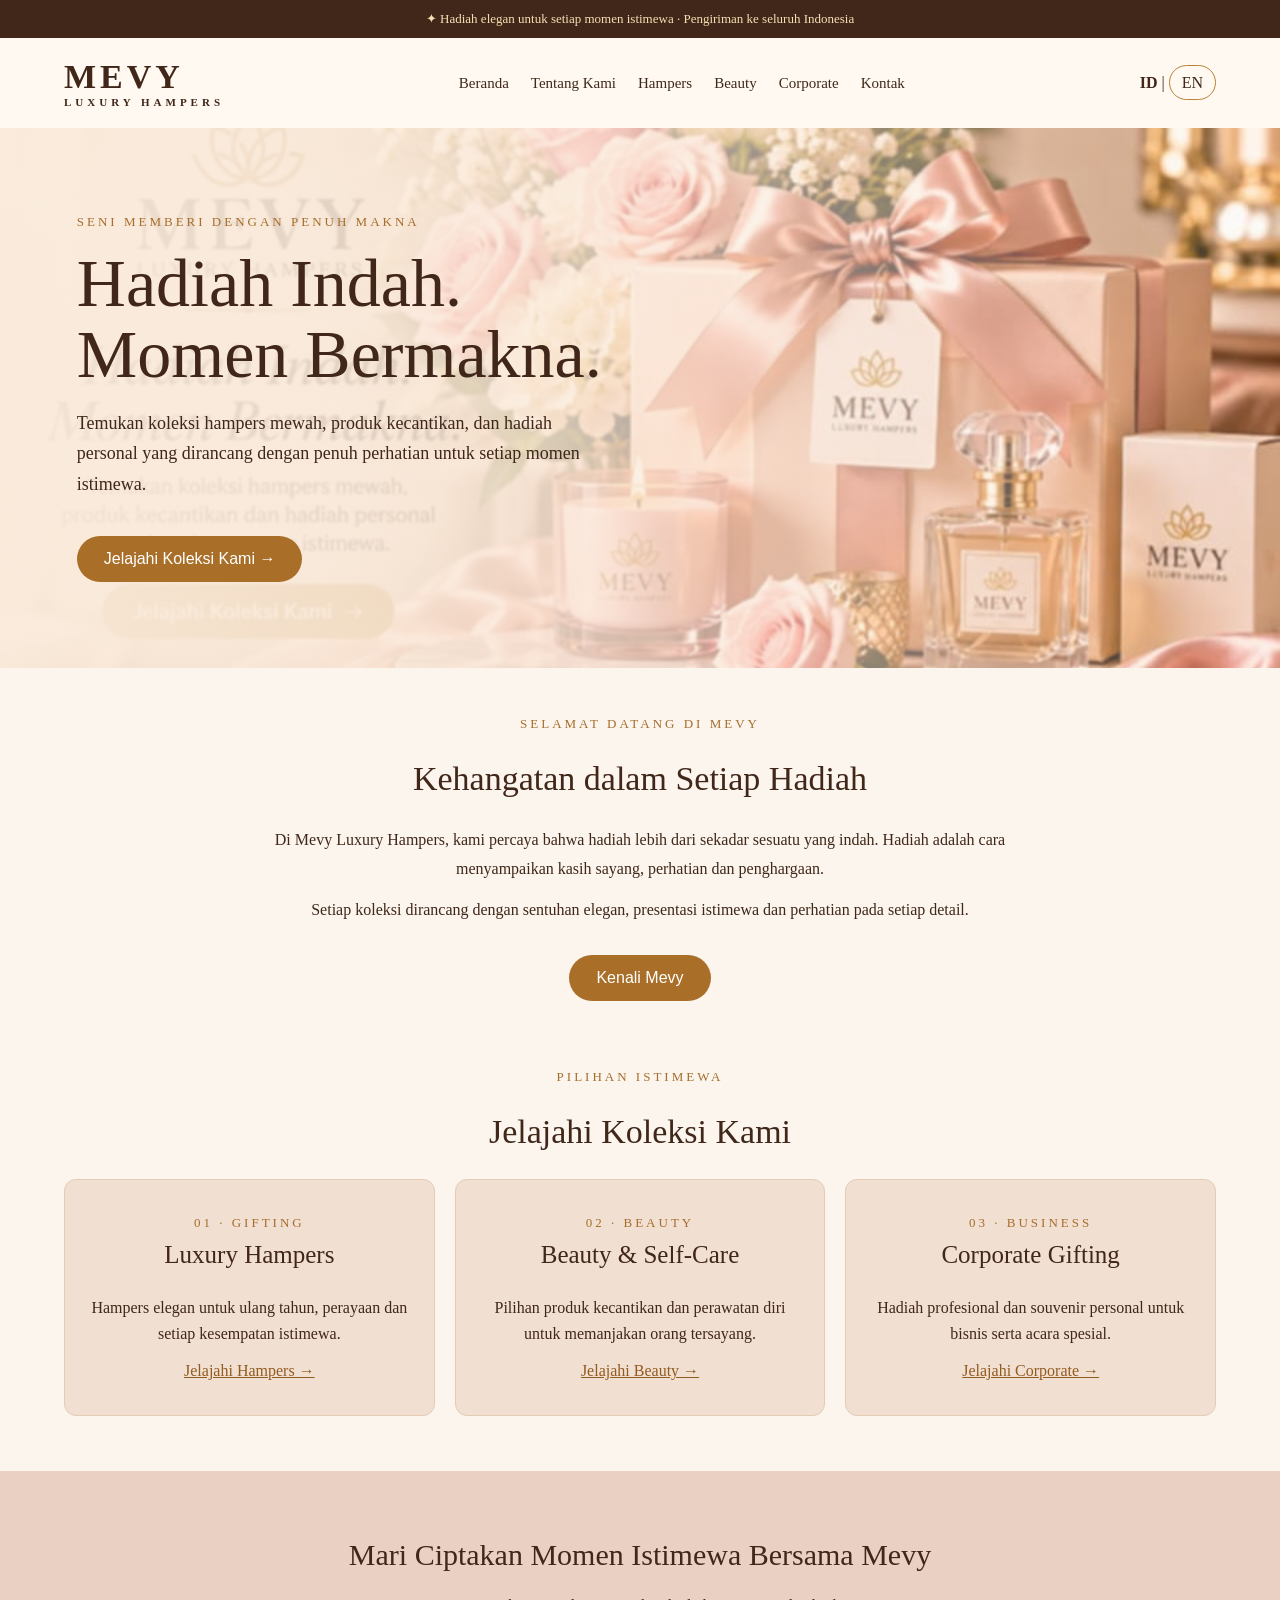
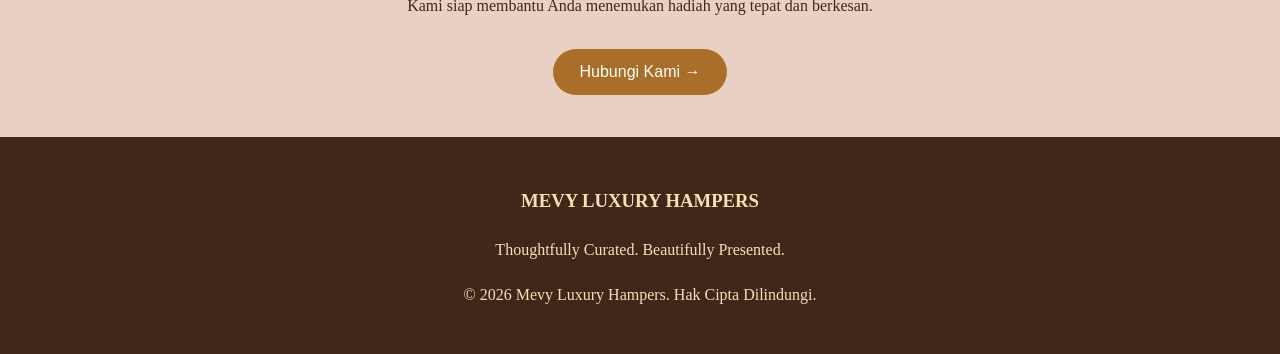
==== index.html @ 20f2eb55 "Replace homepage with clean single version" ====
<!DOCTYPE html>
<html lang="id">
<head>
<meta charset="UTF-8">
<meta name="viewport" content="width=device-width, initial-scale=1.0">
<title>Mevy Luxury Hampers | Hadiah Indah, Momen Bermakna</title>
<meta name="description" content="Temukan hampers mewah, hadiah kecantikan dan koleksi hadiah personal dari Mevy Luxury Hampers.">

<style>
* { box-sizing: border-box; }

body {
  margin: 0;
  background: #fbf5ed;
  color: #402719;
  font-family: Georgia, serif;
}

a { color: inherit; text-decoration: none; }

.announcement {
  background: #402719;
  color: #f7dfb4;
  text-align: center;
  padding: 11px;
  font-size: 13px;
}

.main-nav {
  display: flex;
  align-items: center;
  justify-content: space-between;
  flex-wrap: wrap;
  gap: 18px;
  padding: 20px 5%;
  background: #fff9f1;
}

.brand {
  font-size: 34px;
  letter-spacing: 4px;
  font-weight: bold;
}

.brand small {
  display: block;
  font-size: 11px;
  letter-spacing: 4px;
  text-align: center;
}

.nav-links {
  display: flex;
  flex-wrap: wrap;
  gap: 22px;
  font-size: 15px;
}

.language a {
  padding: 8px 12px;
  border: 1px solid #b98239;
  border-radius: 20px;
}

.hero {
  position: relative;
  min-height: 540px;
  display: flex;
  align-items: center;
  padding: 65px 6%;
  overflow: hidden;
  background: #ead8c5;
}

.hero-image {
  position: absolute;
  inset: 0;
  width: 100%;
  height: 100%;
  object-fit: cover;
  object-position: center;
}

.hero::after {
  content: "";
  position: absolute;
  inset: 0;
  background: linear-gradient(
    90deg,
    rgba(250,235,220,.97) 0%,
    rgba(250,235,220,.82) 43%,
    rgba(250,235,220,.12) 100%
  );
}

.hero-content {
  position: relative;
  z-index: 1;
  max-width: 540px;
}

.eyebrow {
  color: #a66d2c;
  letter-spacing: 3px;
  font-size: 13px;
  text-transform: uppercase;
}

.hero h1 {
  font-size: clamp(42px, 6vw, 68px);
  line-height: 1.04;
  margin: 18px 0;
  font-weight: normal;
}

.hero p {
  font-size: 18px;
  line-height: 1.7;
}

.button {
  display: inline-block;
  margin-top: 18px;
  padding: 14px 27px;
  background: #a96f28;
  color: white;
  border-radius: 30px;
  font-family: Arial, sans-serif;
}

.welcome {
  text-align: center;
  padding: 48px 8%;
}

.welcome h2, .collections h2 {
  font-size: 34px;
  font-weight: normal;
}

.welcome p {
  max-width: 760px;
  margin: 12px auto;
  line-height: 1.8;
}

.collections {
  padding: 20px 5% 55px;
  text-align: center;
}

.collection-grid {
  display: grid;
  grid-template-columns: repeat(3, 1fr);
  gap: 20px;
  margin-top: 28px;
}

.collection-card {
  background: #f1dfd1;
  border: 1px solid #e3cbb6;
  border-radius: 12px;
  padding: 35px 22px;
  min-height: 180px;
  display: flex;
  flex-direction: column;
  justify-content: center;
}

.collection-card h3 {
  font-size: 25px;
  font-weight: normal;
  margin: 10px 0;
}

.collection-card p { line-height: 1.6; }

.collection-card a {
  color: #925b20;
  text-decoration: underline;
}

.contact-banner {
  text-align: center;
  padding: 42px 6%;
  background: #ead0c2;
}

.contact-banner h2 {
  font-size: 30px;
  font-weight: normal;
}

footer {
  background: #402719;
  color: #f7dfb4;
  text-align: center;
  padding: 28px 15px;
  line-height: 1.8;
}

@media (max-width: 750px) {
  .main-nav {
    justify-content: center;
    text-align: center;
  }

  .nav-links {
    justify-content: center;
    gap: 14px;
  }

  .hero {
    min-height: 480px;
    padding: 40px 7%;
  }

  .hero h1 { font-size: 43px; }

  .collection-grid { grid-template-columns: 1fr; }

  .welcome h2, .collections h2 { font-size: 28px; }
}
</style>
</head>

<body>

<div class="announcement">
  ✦ Hadiah elegan untuk setiap momen istimewa · Pengiriman ke seluruh Indonesia
</div>

<header class="main-nav">
  <a href="index.html" class="brand">
    MEVY
    <small>LUXURY HAMPERS</small>
  </a>

  <nav class="nav-links">
    <a href="index.html">Beranda</a>
    <a href="about.html">Tentang Kami</a>
    <a href="hampers.html">Hampers</a>
    <a href="beauty.html">Beauty</a>
    <a href="corporate.html">Corporate</a>
    <a href="contact.html">Kontak</a>
  </nav>

  <div class="language">
    <strong>ID</strong> |
    <a href="en/index.html">EN</a>
  </div>
</header>

<main>
  <section class="hero">
    <img
      class="hero-image"
      src="images/hero-hamper.jpg"
      alt="Mevy Luxury Hampers"
    >

    <div class="hero-content">
      <div class="eyebrow">Seni Memberi dengan Penuh Makna</div>
      <h1>Hadiah Indah.<br>Momen Bermakna.</h1>
      <p>
        Temukan koleksi hampers mewah, produk kecantikan,
        dan hadiah personal yang dirancang dengan penuh
        perhatian untuk setiap momen istimewa.
      </p>
      <a href="hampers.html" class="button">Jelajahi Koleksi Kami →</a>
    </div>
  </section>

  <section class="welcome">
    <div class="eyebrow">Selamat Datang di Mevy</div>
    <h2>Kehangatan dalam Setiap Hadiah</h2>
    <p>
      Di Mevy Luxury Hampers, kami percaya bahwa hadiah lebih
      dari sekadar sesuatu yang indah. Hadiah adalah cara
      menyampaikan kasih sayang, perhatian dan penghargaan.
    </p>
    <p>
      Setiap koleksi dirancang dengan sentuhan elegan,
      presentasi istimewa dan perhatian pada setiap detail.
    </p>
    <a href="about.html" class="button">Kenali Mevy</a>
  </section>

  <section class="collections">
    <div class="eyebrow">Pilihan Istimewa</div>
    <h2>Jelajahi Koleksi Kami</h2>

    <div class="collection-grid">
      <div class="collection-card">
        <div class="eyebrow">01 · Gifting</div>
        <h3>Luxury Hampers</h3>
        <p>Hampers elegan untuk ulang tahun, perayaan dan setiap kesempatan istimewa.</p>
        <a href="hampers.html">Jelajahi Hampers →</a>
      </div>

      <div class="collection-card">
        <div class="eyebrow">02 · Beauty</div>
        <h3>Beauty & Self-Care</h3>
        <p>Pilihan produk kecantikan dan perawatan diri untuk memanjakan orang tersayang.</p>
        <a href="beauty.html">Jelajahi Beauty →</a>
      </div>

      <div class="collection-card">
        <div class="eyebrow">03 · Business</div>
        <h3>Corporate Gifting</h3>
        <p>Hadiah profesional dan souvenir personal untuk bisnis serta acara spesial.</p>
        <a href="corporate.html">Jelajahi Corporate →</a>
      </div>
    </div>
  </section>

  <section class="contact-banner">
    <h2>Mari Ciptakan Momen Istimewa Bersama Mevy</h2>
    <p>Kami siap membantu Anda menemukan hadiah yang tepat dan berkesan.</p>
    <a href="contact.html" class="button">Hubungi Kami →</a>
  </section>
</main>

<footer>
  <h3>MEVY LUXURY HAMPERS</h3>
  <p>Thoughtfully Curated. Beautifully Presented.</p>
  <p>© 2026 Mevy Luxury Hampers. Hak Cipta Dilindungi.</p>
</footer>

</body>
</html>
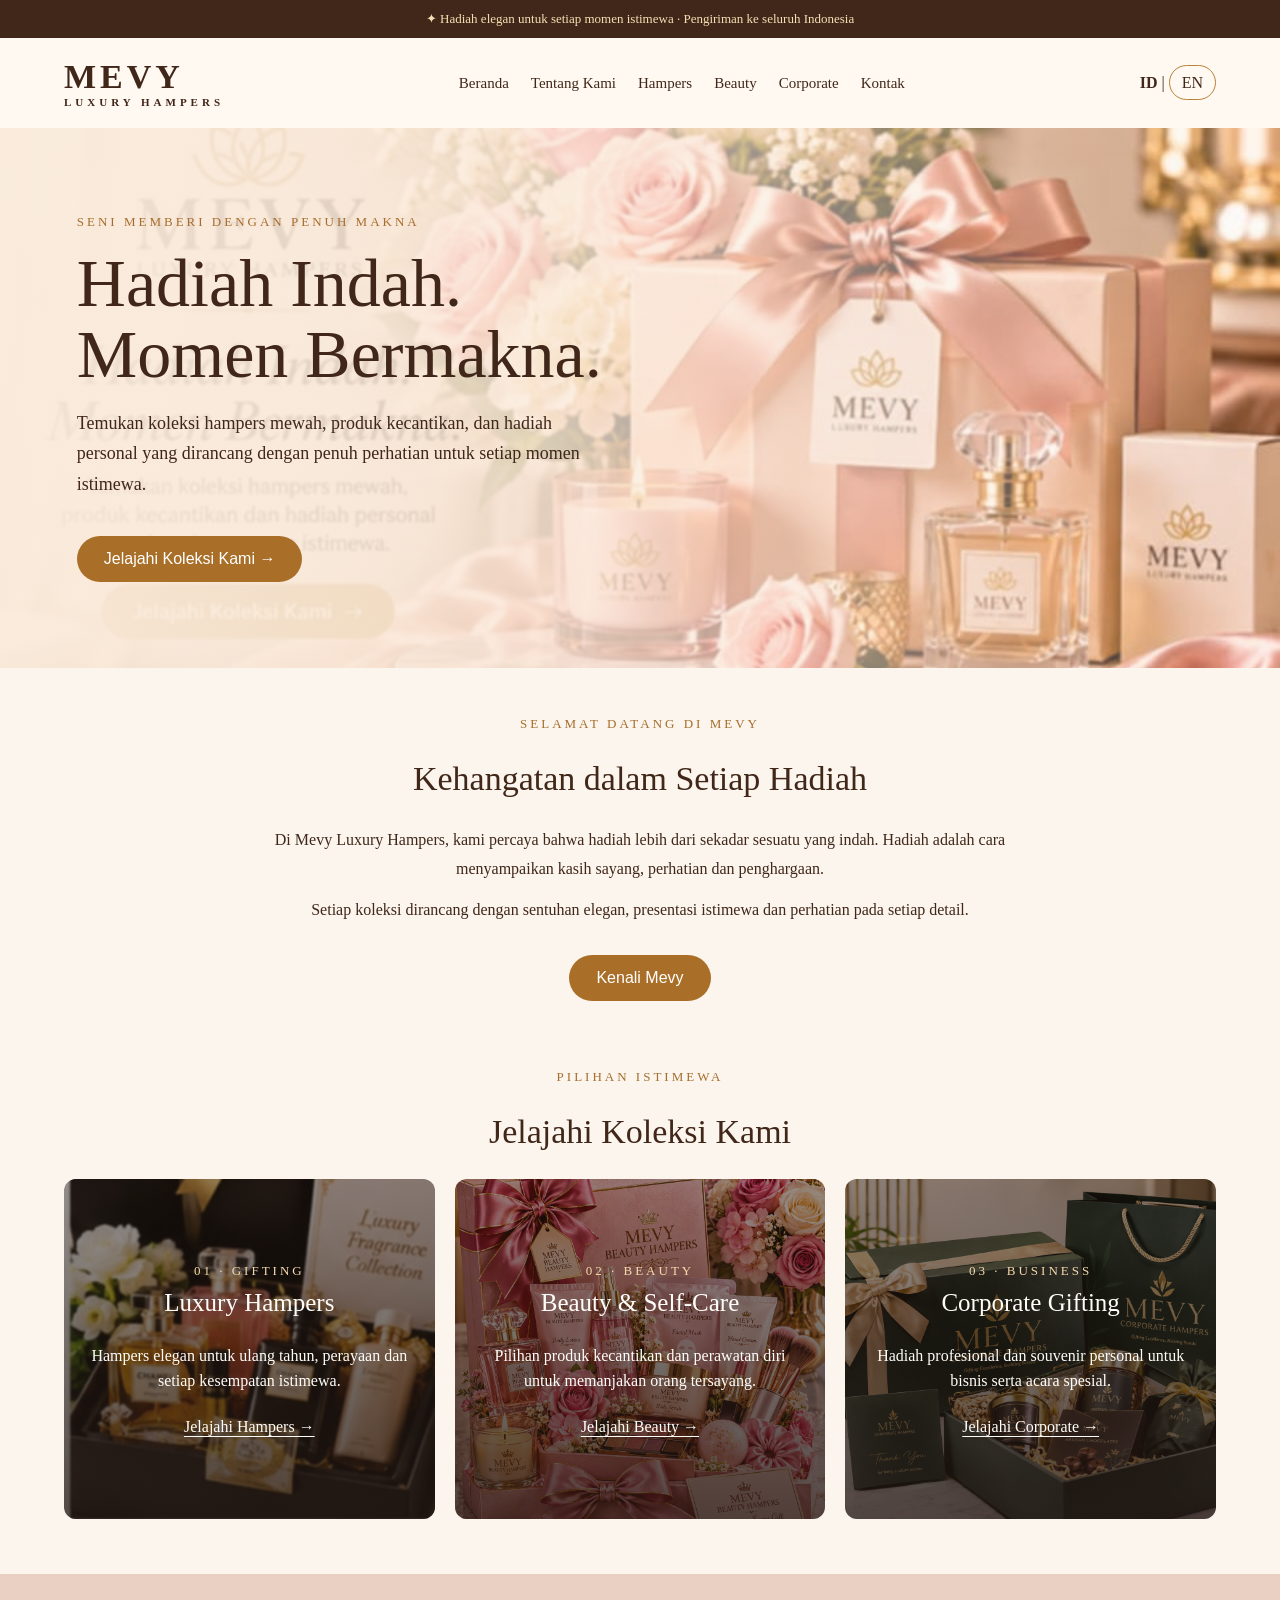
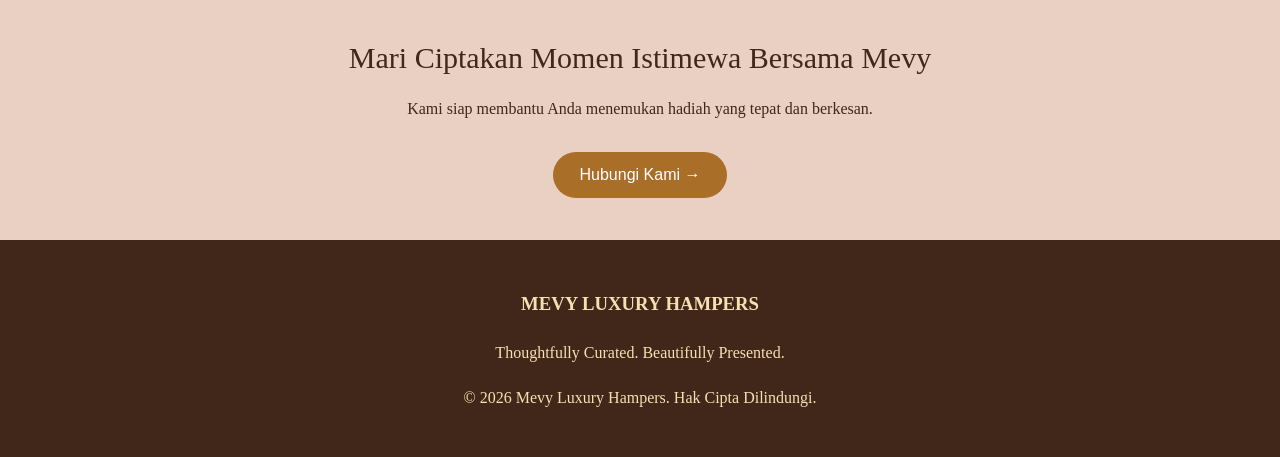
==== commit d71cf2c1: "Add photo backgrounds to homepage collection cards" ====
--- a/index.html
+++ b/index.html
@@ -221,6 +221,55 @@
 
   .welcome h2, .collections h2 { font-size: 28px; }
 }
+
+/* Photo backgrounds for the three homepage collection cards */
+.collection-card {
+  position: relative;
+  isolation: isolate;
+  overflow: hidden;
+  min-height: 340px;
+  padding: 38px 24px;
+  color: #fffdf9;
+  border: 0;
+  background-size: cover;
+  background-position: center;
+  background-repeat: no-repeat;
+}
+.collection-card:nth-child(1) {
+  background-image: url("images/premium-hamper.jpg");
+}
+.collection-card:nth-child(2) {
+  background-image: url("images/Beauty1.jpg");
+}
+.collection-card:nth-child(3) {
+  background-image: url("images/Corporate1.jpg");
+}
+.collection-card::before {
+  content: "";
+  position: absolute;
+  inset: 0;
+  z-index: -1;
+  background: linear-gradient(180deg, rgba(35,24,19,.48), rgba(35,24,19,.78));
+}
+.collection-card .eyebrow,
+.collection-card h3,
+.collection-card p,
+.collection-card a {
+  position: relative;
+  color: #fffdf9;
+}
+.collection-card .eyebrow { color: #f5d9ad; }
+.collection-card a {
+  display: inline-block;
+  align-self: center;
+  margin-top: 8px;
+  text-decoration: underline;
+  text-underline-offset: 4px;
+}
+@media (max-width: 750px) {
+  .collection-card { min-height: 280px; }
+}
+
 </style>
 </head>
 
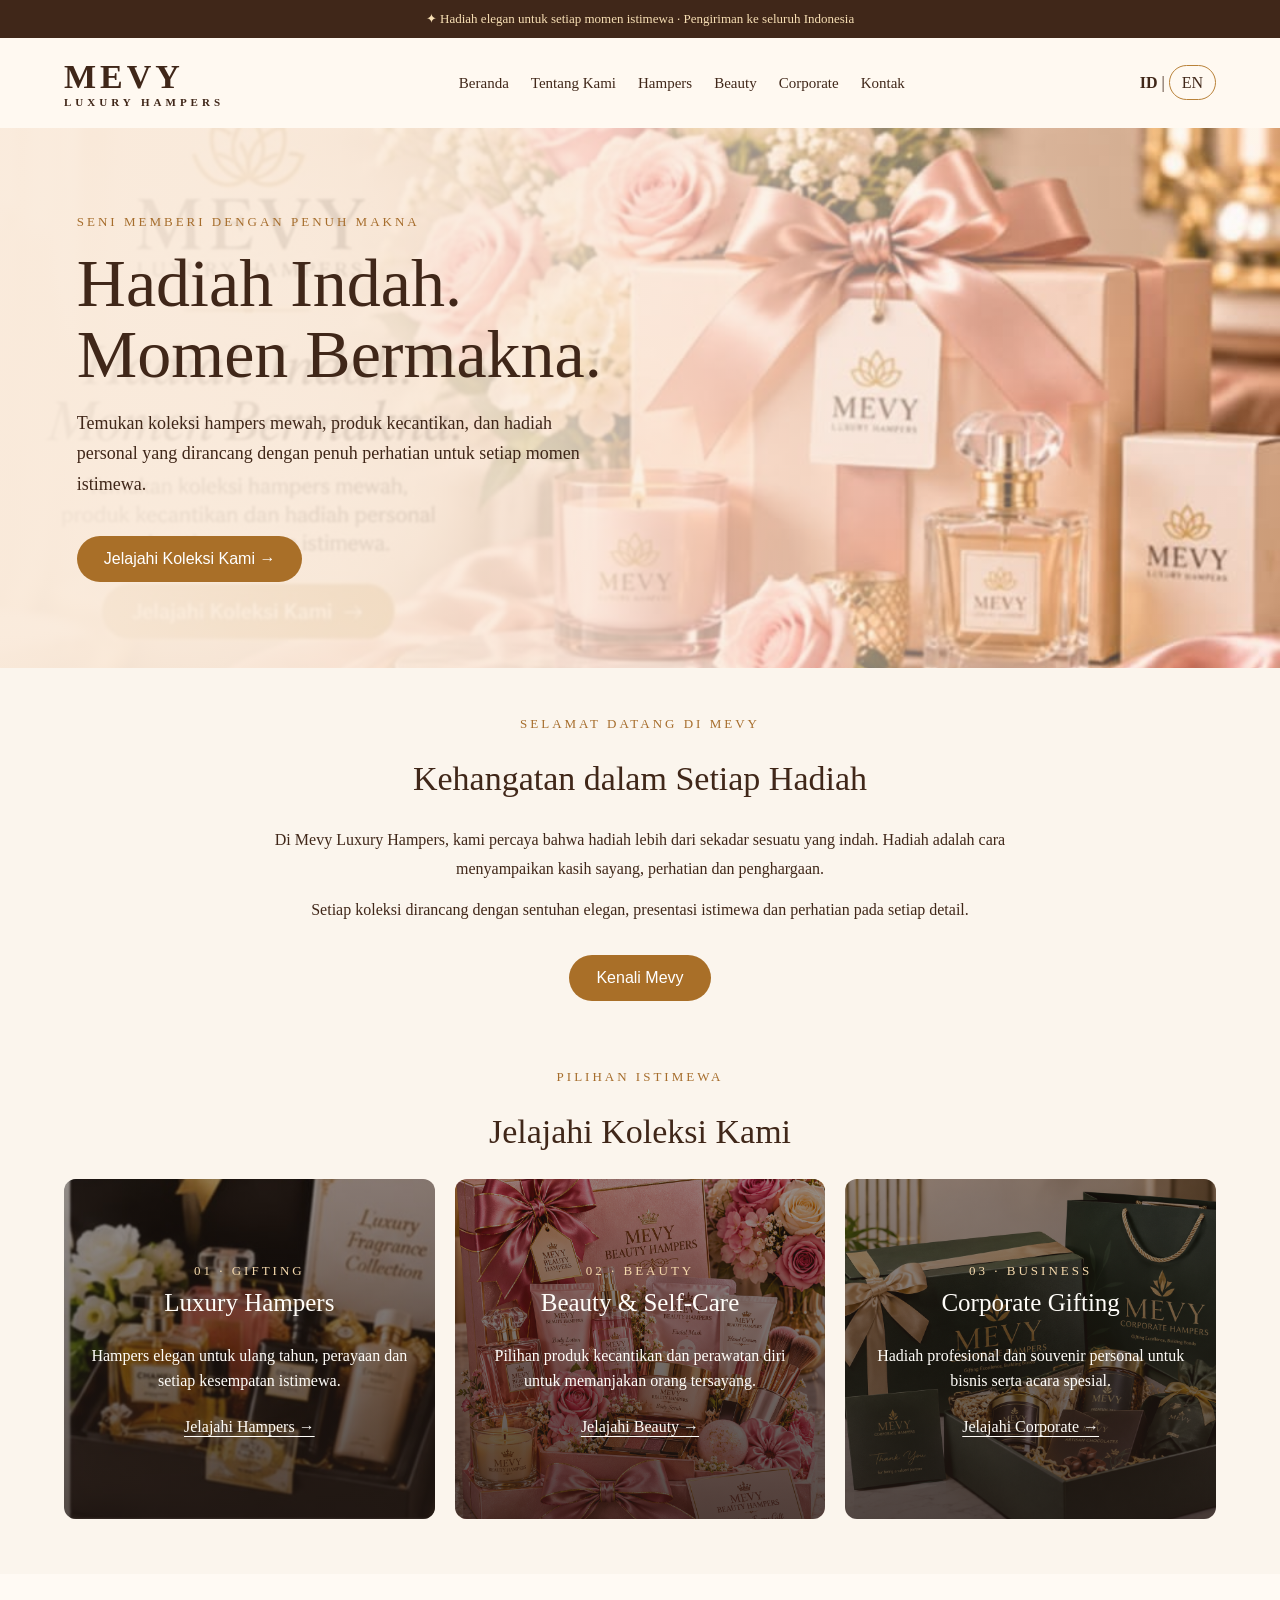
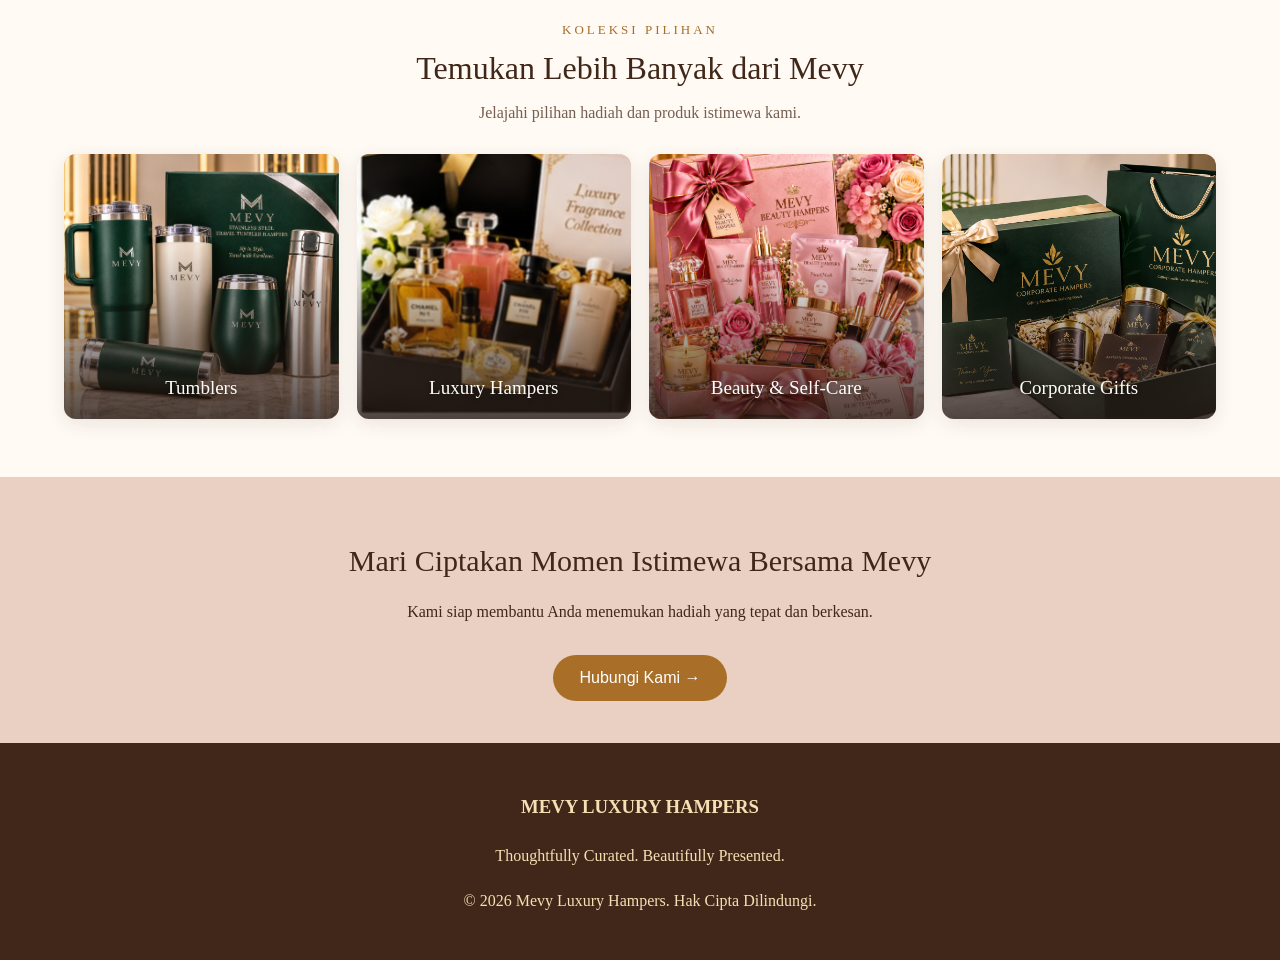
==== commit d7f29039: "Add product photo showcase below homepage collections" ====
--- a/index.html
+++ b/index.html
@@ -268,6 +268,74 @@
 }
 @media (max-width: 750px) {
   .collection-card { min-height: 280px; }
+}
+
+
+/* Product photo preview directly below the homepage collection cards */
+.product-preview {
+  padding: 48px 5% 58px;
+  text-align: center;
+  background: #fffaf4;
+}
+.product-preview h2 {
+  margin: 12px 0;
+  font-size: 32px;
+  font-weight: normal;
+}
+.preview-intro {
+  margin: 0 auto 28px;
+  line-height: 1.7;
+  color: #765f50;
+}
+.preview-grid {
+  display: grid;
+  grid-template-columns: repeat(4, minmax(0, 1fr));
+  gap: 18px;
+  max-width: 1250px;
+  margin: 0 auto;
+}
+.preview-card {
+  position: relative;
+  display: block;
+  min-width: 0;
+  height: 265px;
+  overflow: hidden;
+  border-radius: 12px;
+  background: #ead8c5;
+  box-shadow: 0 5px 18px rgba(64,39,25,.10);
+}
+.preview-card img {
+  width: 100%;
+  height: 100%;
+  display: block;
+  object-fit: cover;
+  transition: transform .35s ease;
+}
+.preview-card:hover img { transform: scale(1.05); }
+.preview-card::after {
+  content: "";
+  position: absolute;
+  inset: 35% 0 0;
+  background: linear-gradient(transparent, rgba(35,24,19,.78));
+}
+.preview-card span {
+  position: absolute;
+  z-index: 1;
+  left: 12px;
+  right: 12px;
+  bottom: 20px;
+  color: #fffdf9;
+  font-size: 19px;
+  text-shadow: 0 1px 5px rgba(0,0,0,.35);
+}
+@media (max-width: 850px) {
+  .preview-grid { grid-template-columns: repeat(2, minmax(0, 1fr)); }
+}
+@media (max-width: 480px) {
+  .product-preview { padding: 38px 5% 45px; }
+  .product-preview h2 { font-size: 26px; }
+  .preview-card { height: 210px; }
+  .preview-card span { font-size: 16px; }
 }
 
 </style>
@@ -363,6 +431,30 @@
     </div>
   </section>
 
+  <section class="product-preview">
+    <div class="eyebrow">Koleksi Pilihan</div>
+    <h2>Temukan Lebih Banyak dari Mevy</h2>
+    <p class="preview-intro">Jelajahi pilihan hadiah dan produk istimewa kami.</p>
+    <div class="preview-grid">
+      <a class="preview-card" href="hampers.html">
+        <img src="images/Tumbler1.jpg" alt="Koleksi tumbler Mevy">
+        <span>Tumblers</span>
+      </a>
+      <a class="preview-card" href="hampers.html">
+        <img src="images/premium-hamper.jpg" alt="Hampers mewah Mevy">
+        <span>Luxury Hampers</span>
+      </a>
+      <a class="preview-card" href="beauty.html">
+        <img src="images/Beauty1.jpg" alt="Produk kecantikan Mevy">
+        <span>Beauty &amp; Self-Care</span>
+      </a>
+      <a class="preview-card" href="corporate.html">
+        <img src="images/Corporate1.jpg" alt="Hadiah corporate Mevy">
+        <span>Corporate Gifts</span>
+      </a>
+    </div>
+  </section>
+
   <section class="contact-banner">
     <h2>Mari Ciptakan Momen Istimewa Bersama Mevy</h2>
     <p>Kami siap membantu Anda menemukan hadiah yang tepat dan berkesan.</p>
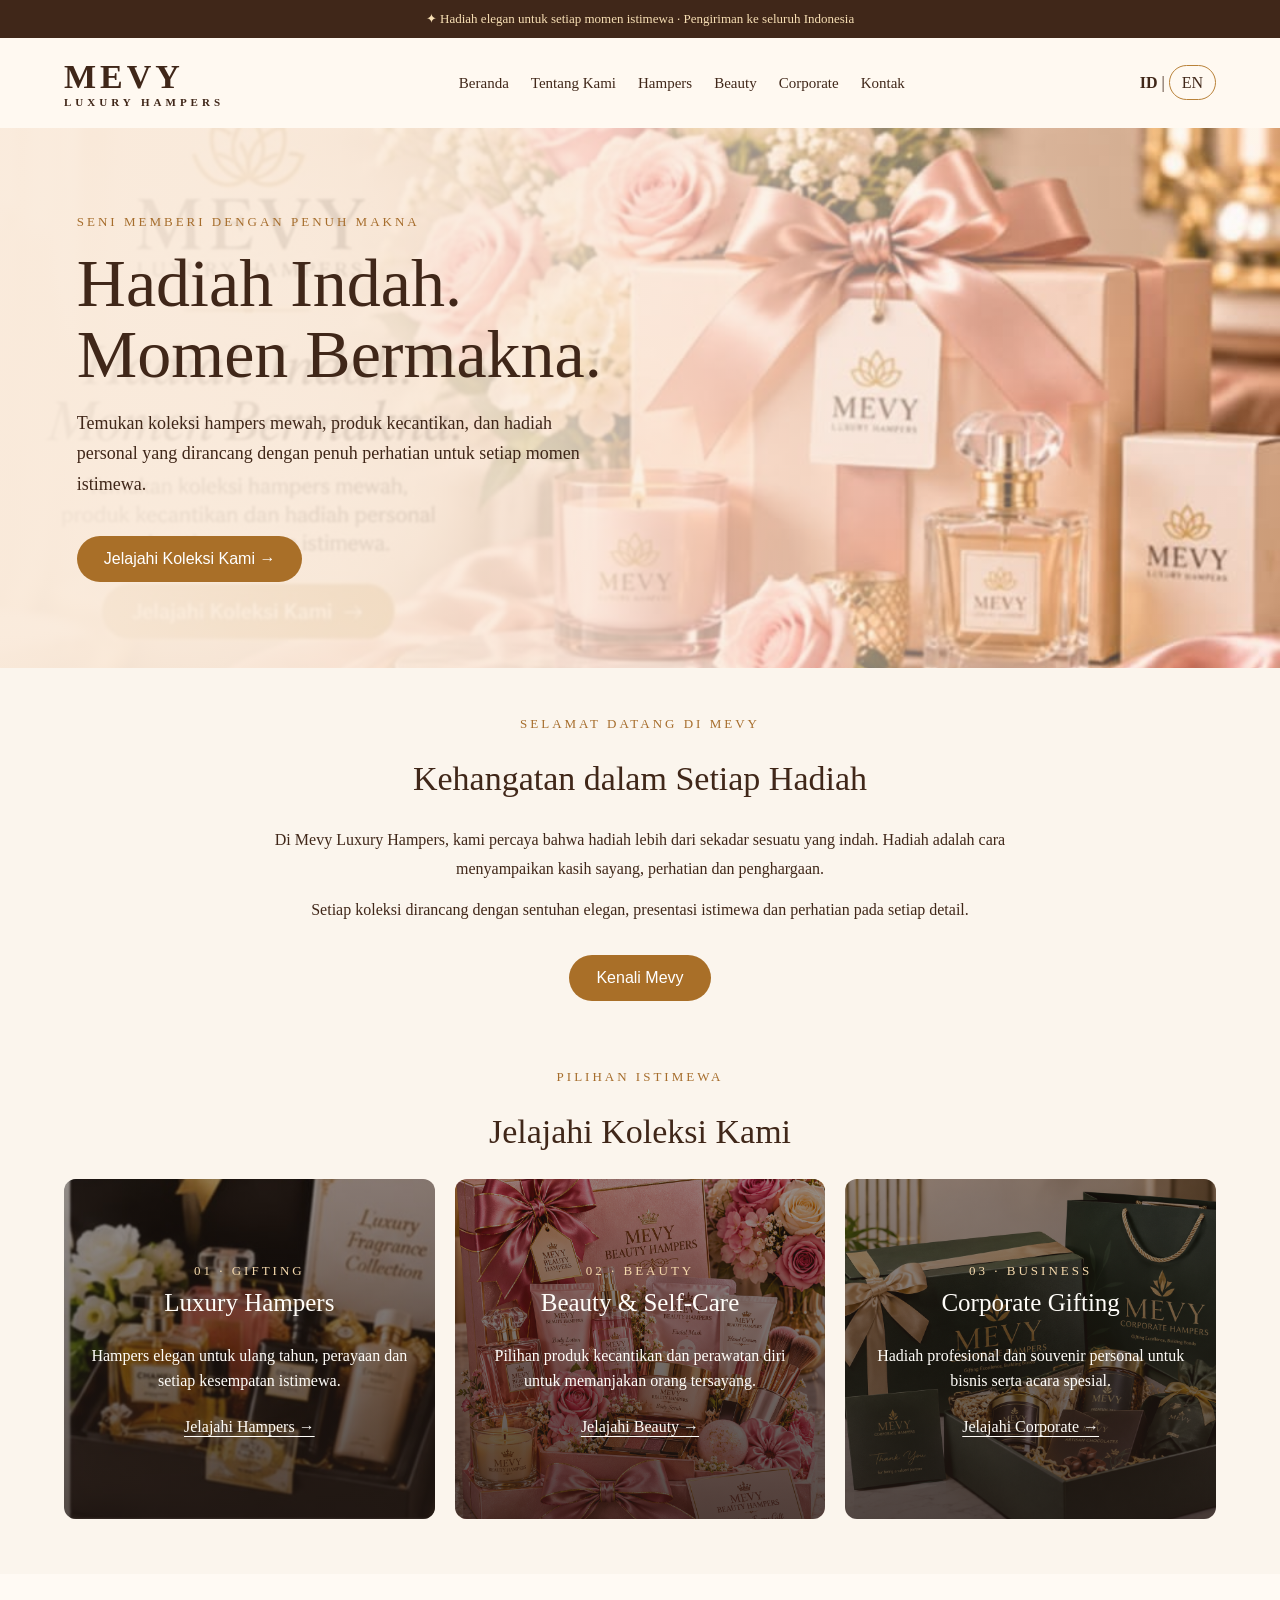
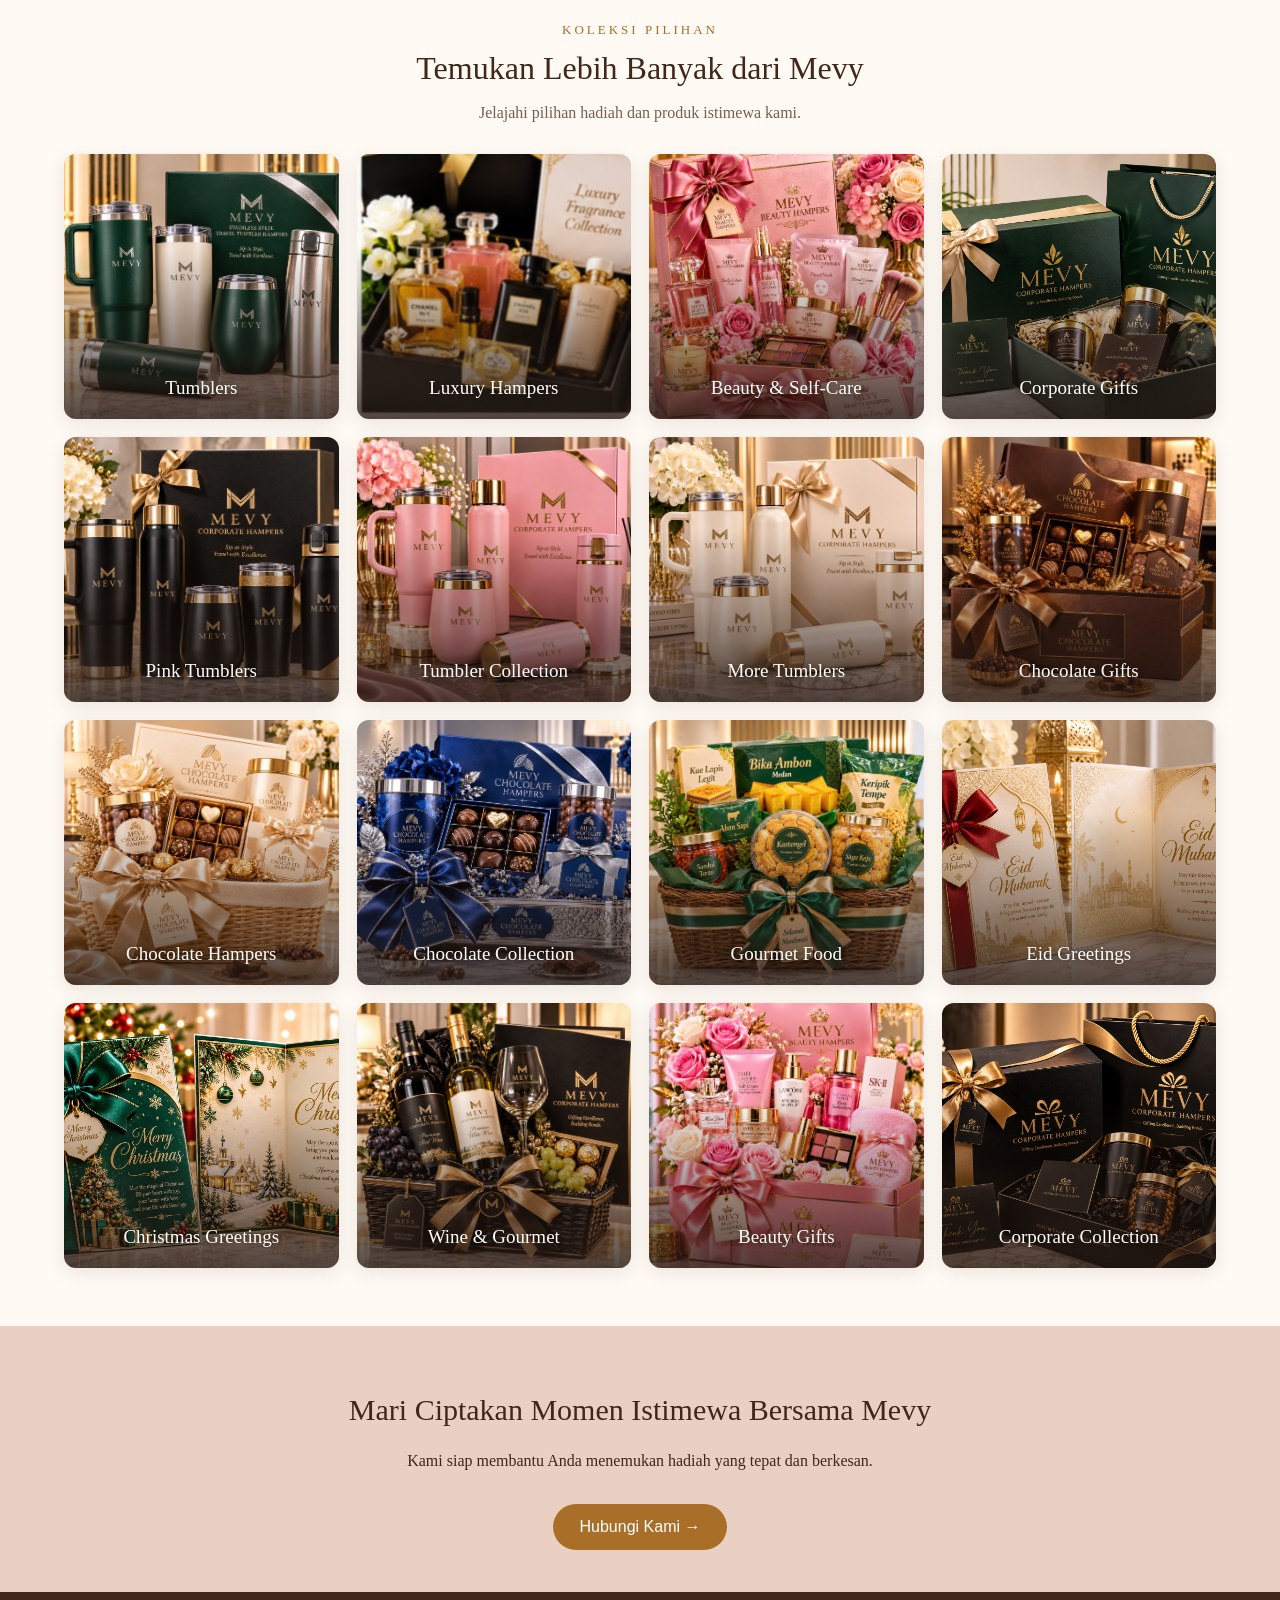
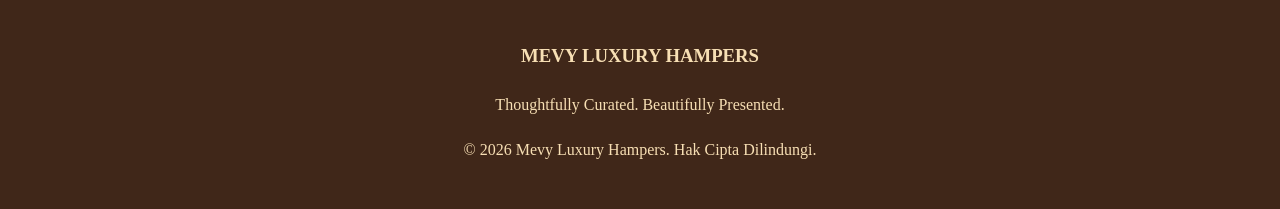
==== commit b1c3da9e: "Expand homepage showcase with 12 more product photos" ====
--- a/index.html
+++ b/index.html
@@ -452,6 +452,54 @@
         <img src="images/Corporate1.jpg" alt="Hadiah corporate Mevy">
         <span>Corporate Gifts</span>
       </a>
+      <a class="preview-card" href="hampers.html">
+        <img src="images/Tumbler2.jpg" alt="Pink Mevy tumblers">
+        <span>Pink Tumblers</span>
+      </a>
+      <a class="preview-card" href="hampers.html">
+        <img src="images/Tumbler3.jpg" alt="Mevy tumbler collection">
+        <span>Tumbler Collection</span>
+      </a>
+      <a class="preview-card" href="hampers.html">
+        <img src="images/Tumbler4.jpg" alt="Mevy tumbler designs">
+        <span>More Tumblers</span>
+      </a>
+      <a class="preview-card" href="hampers.html">
+        <img src="images/Chocolate1.jpg" alt="Mevy chocolate gift selection">
+        <span>Chocolate Gifts</span>
+      </a>
+      <a class="preview-card" href="hampers.html">
+        <img src="images/Chocolate2.jpg" alt="Mevy chocolate hamper">
+        <span>Chocolate Hampers</span>
+      </a>
+      <a class="preview-card" href="hampers.html">
+        <img src="images/Chocolate3.jpg" alt="Mevy chocolate products">
+        <span>Chocolate Collection</span>
+      </a>
+      <a class="preview-card" href="hampers.html">
+        <img src="images/Food1.jpg" alt="Mevy gourmet food gifts">
+        <span>Gourmet Food</span>
+      </a>
+      <a class="preview-card" href="hampers.html">
+        <img src="images/mevy-promotion.jpg" alt="Mevy Eid greeting card">
+        <span>Eid Greetings</span>
+      </a>
+      <a class="preview-card" href="hampers.html">
+        <img src="images/gift-promotion.jpg" alt="Mevy Christmas greeting card">
+        <span>Christmas Greetings</span>
+      </a>
+      <a class="preview-card" href="hampers.html">
+        <img src="images/Wine1.jpg" alt="Mevy wine gift collection">
+        <span>Wine & Gourmet</span>
+      </a>
+      <a class="preview-card" href="beauty.html">
+        <img src="images/Beauty2.jpg" alt="Mevy beauty gift selection">
+        <span>Beauty Gifts</span>
+      </a>
+      <a class="preview-card" href="corporate.html">
+        <img src="images/Corporate2.jpg" alt="Mevy corporate gift collection">
+        <span>Corporate Collection</span>
+      </a>
     </div>
   </section>
 
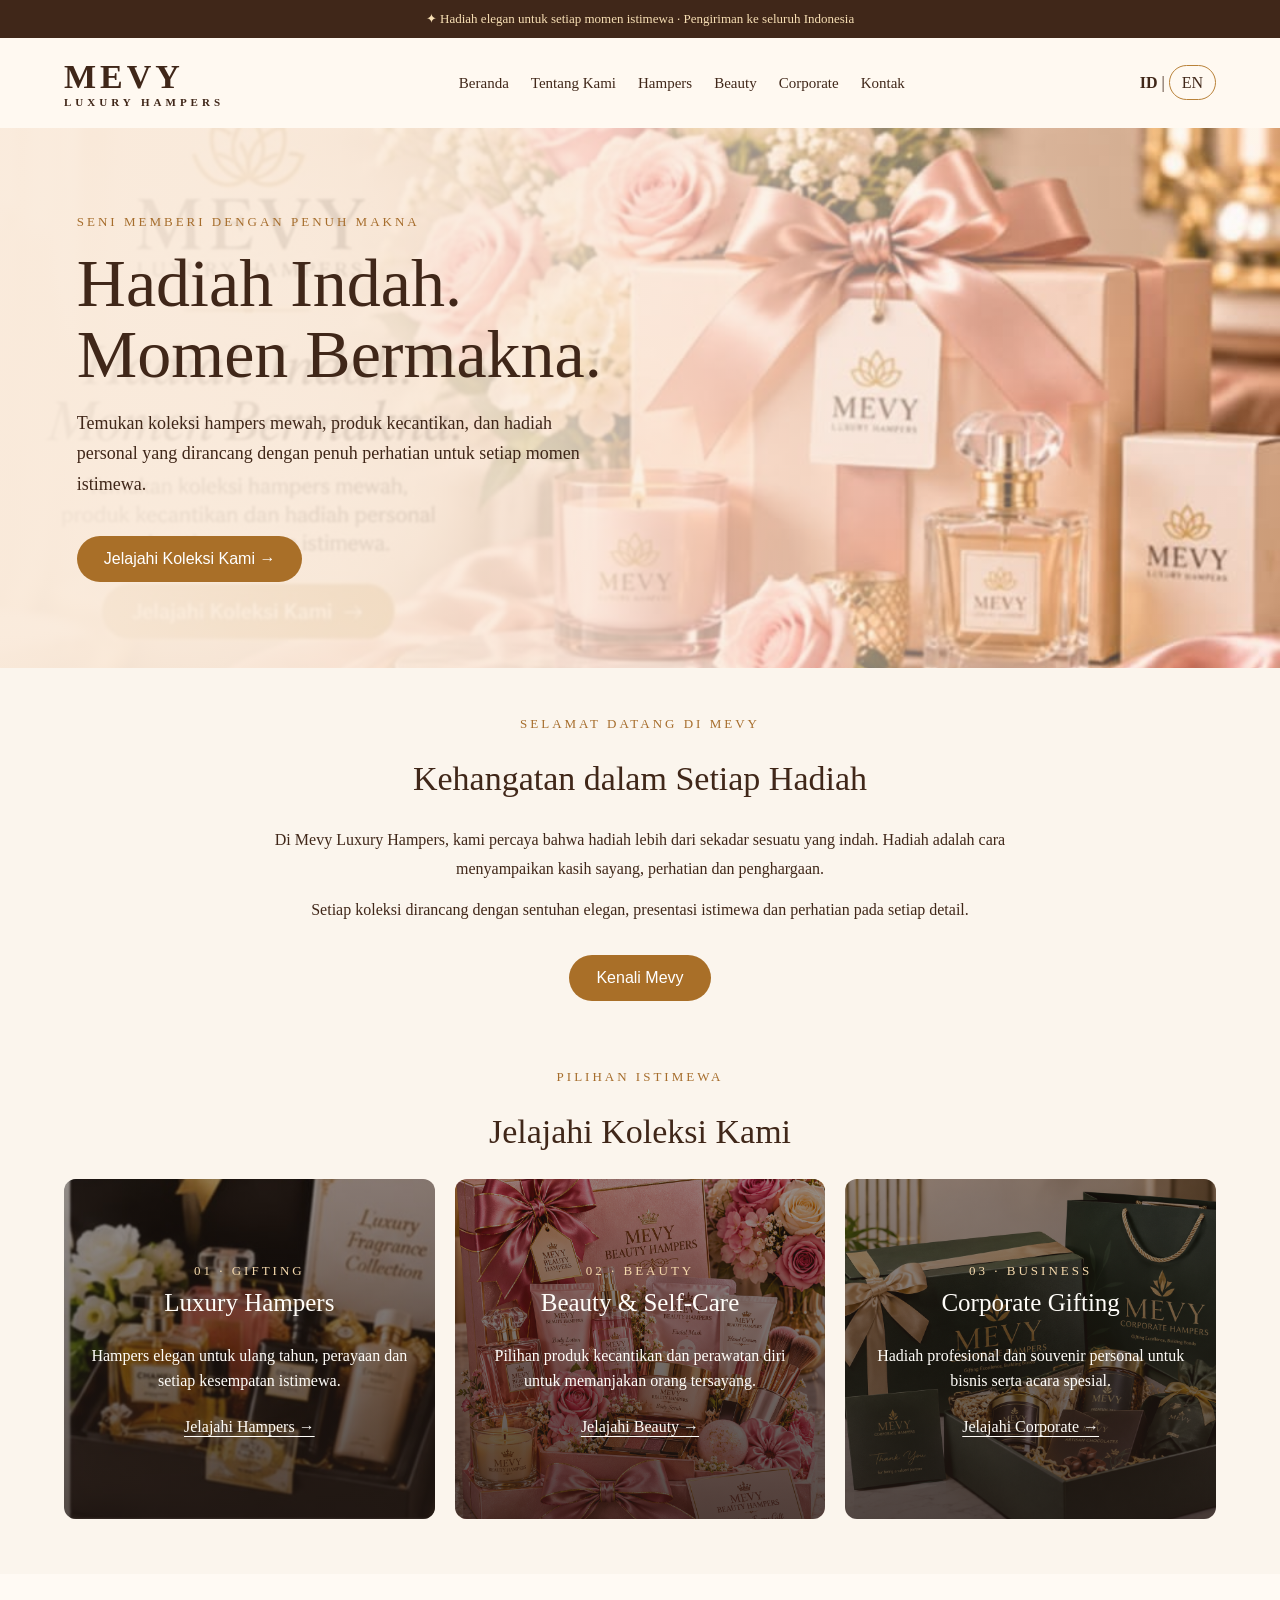
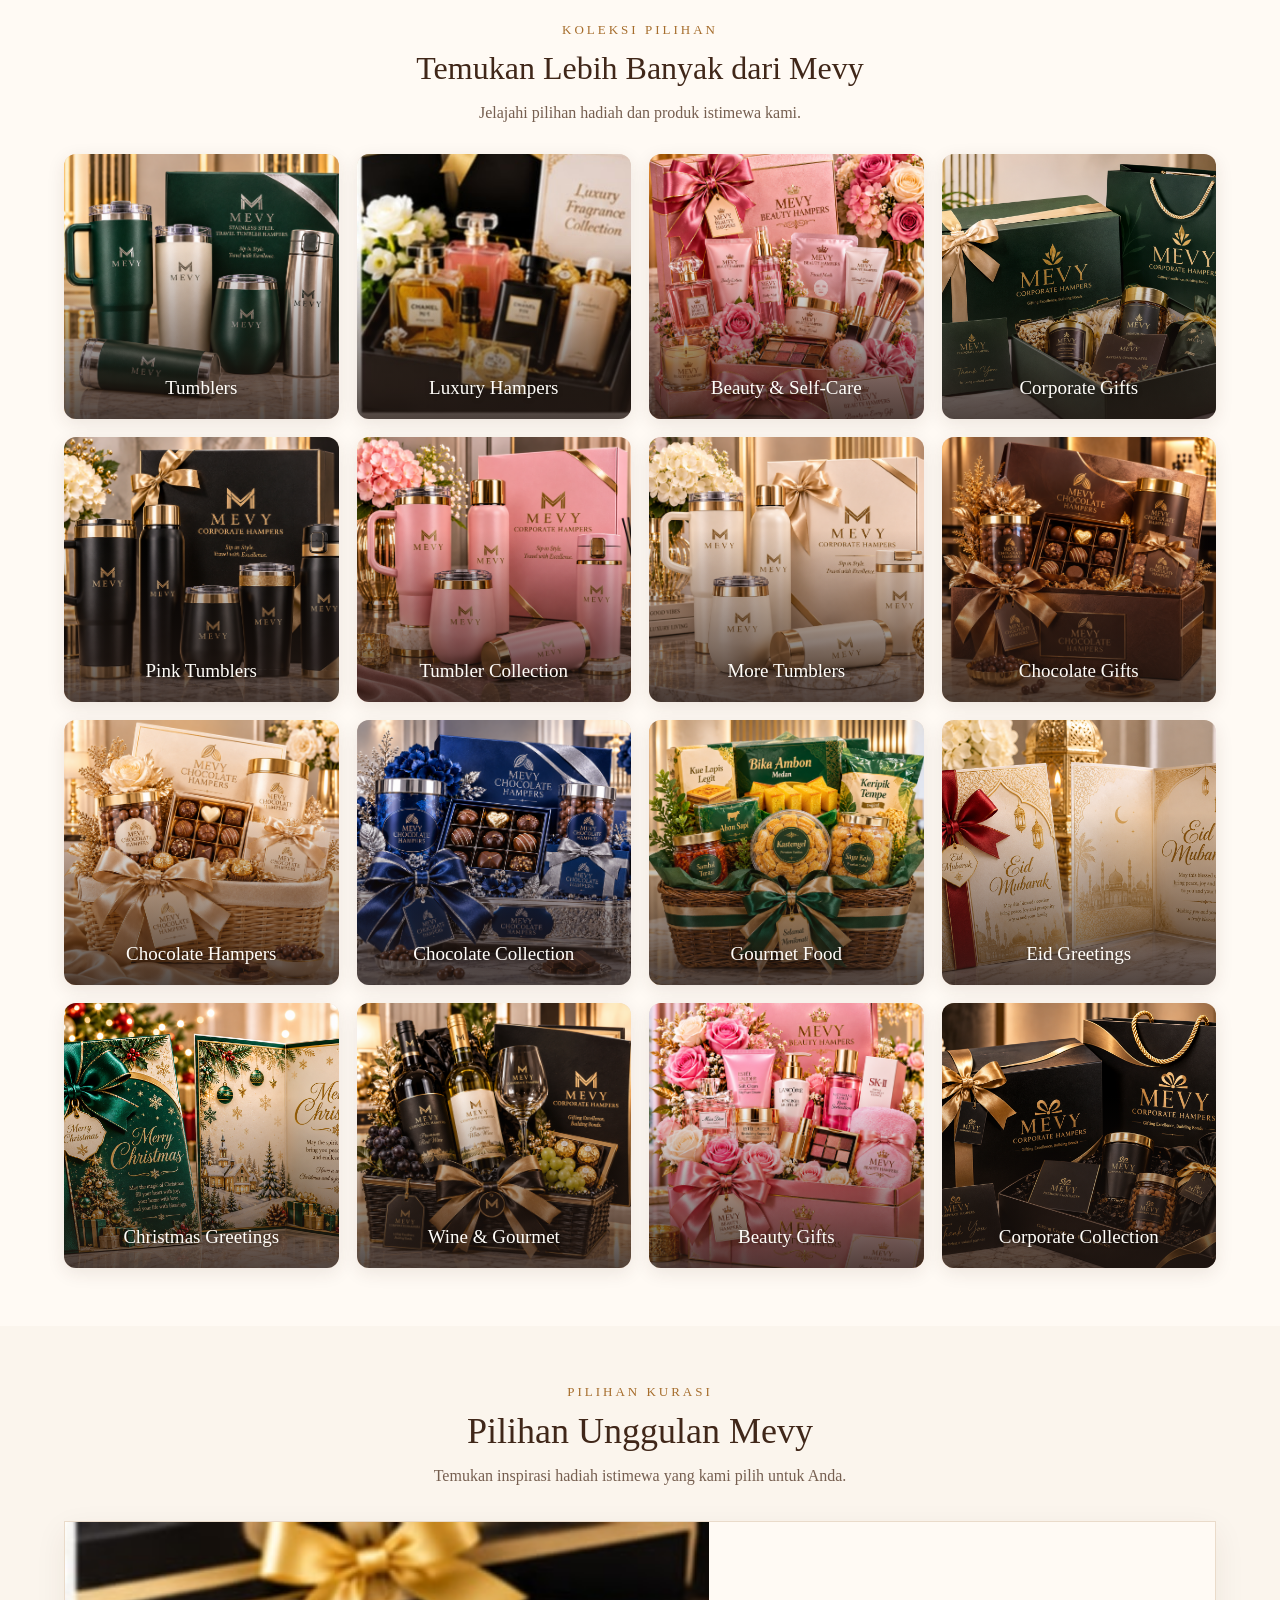
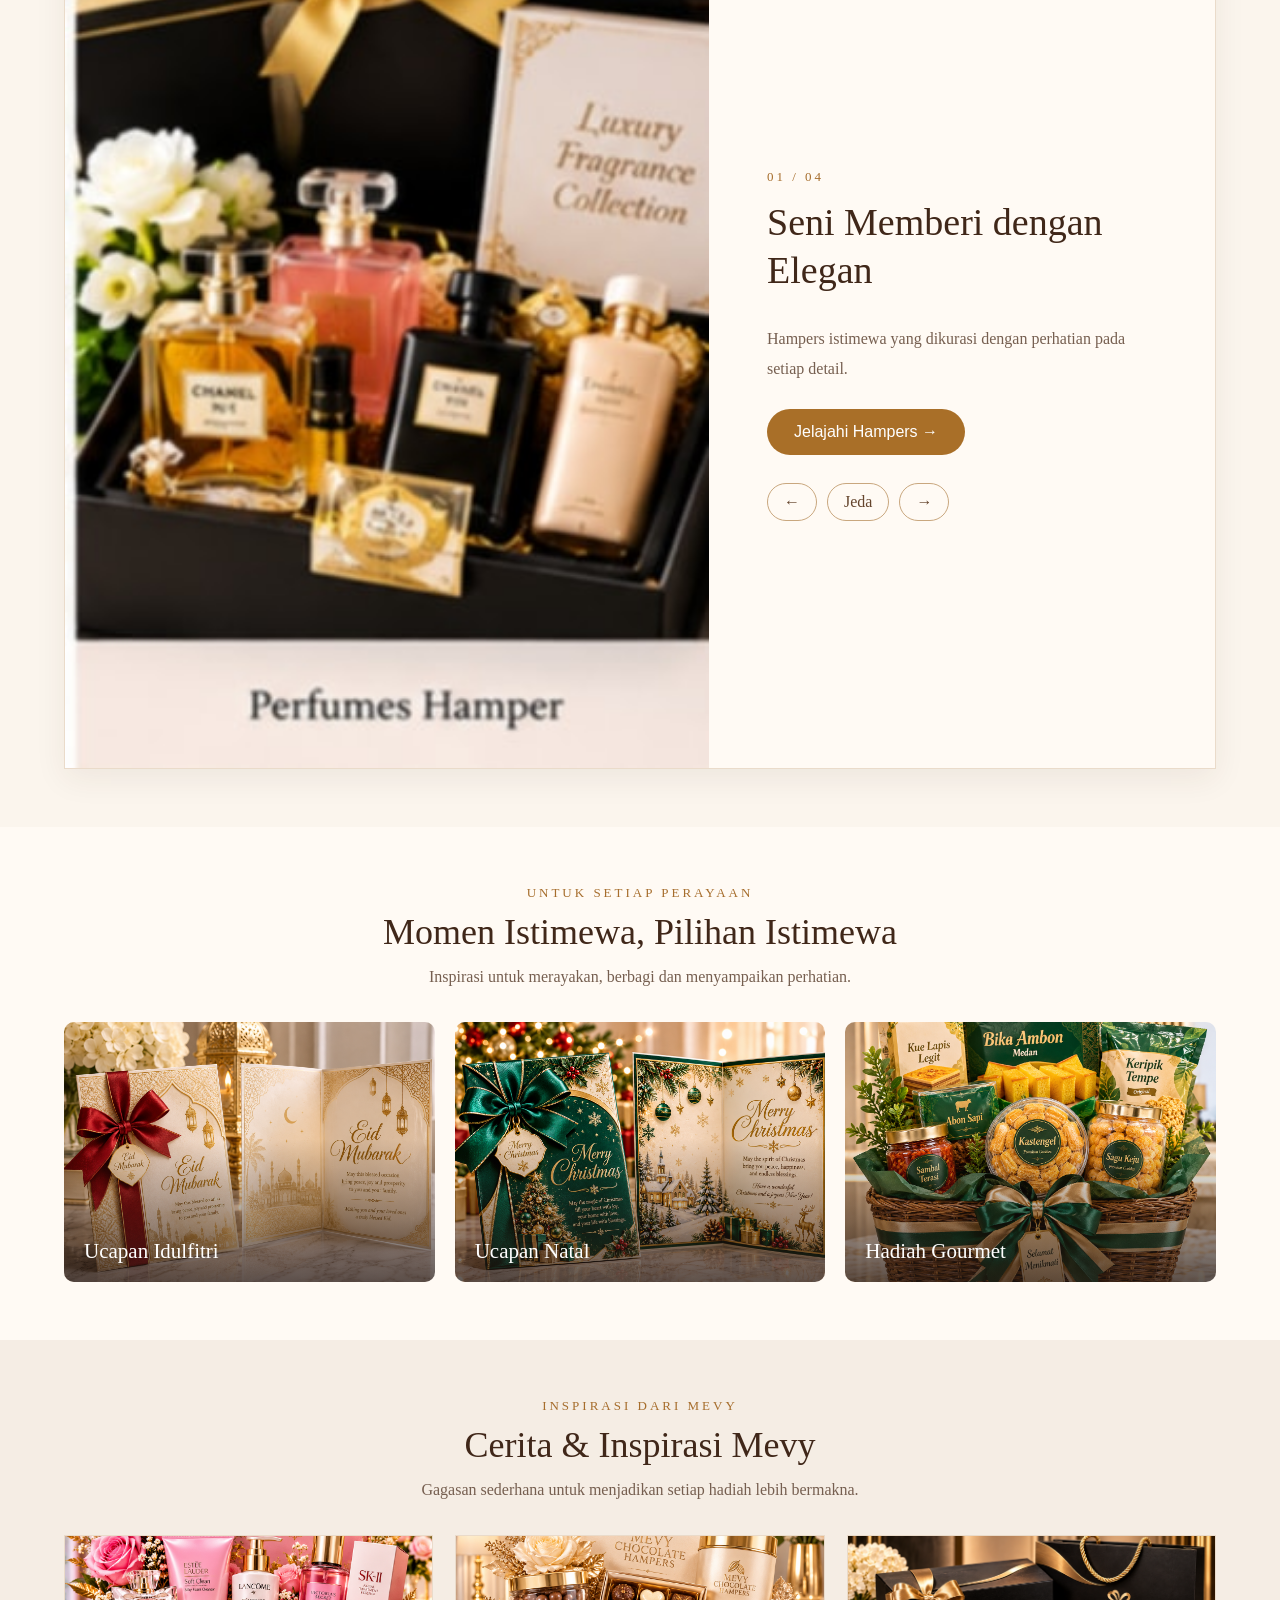
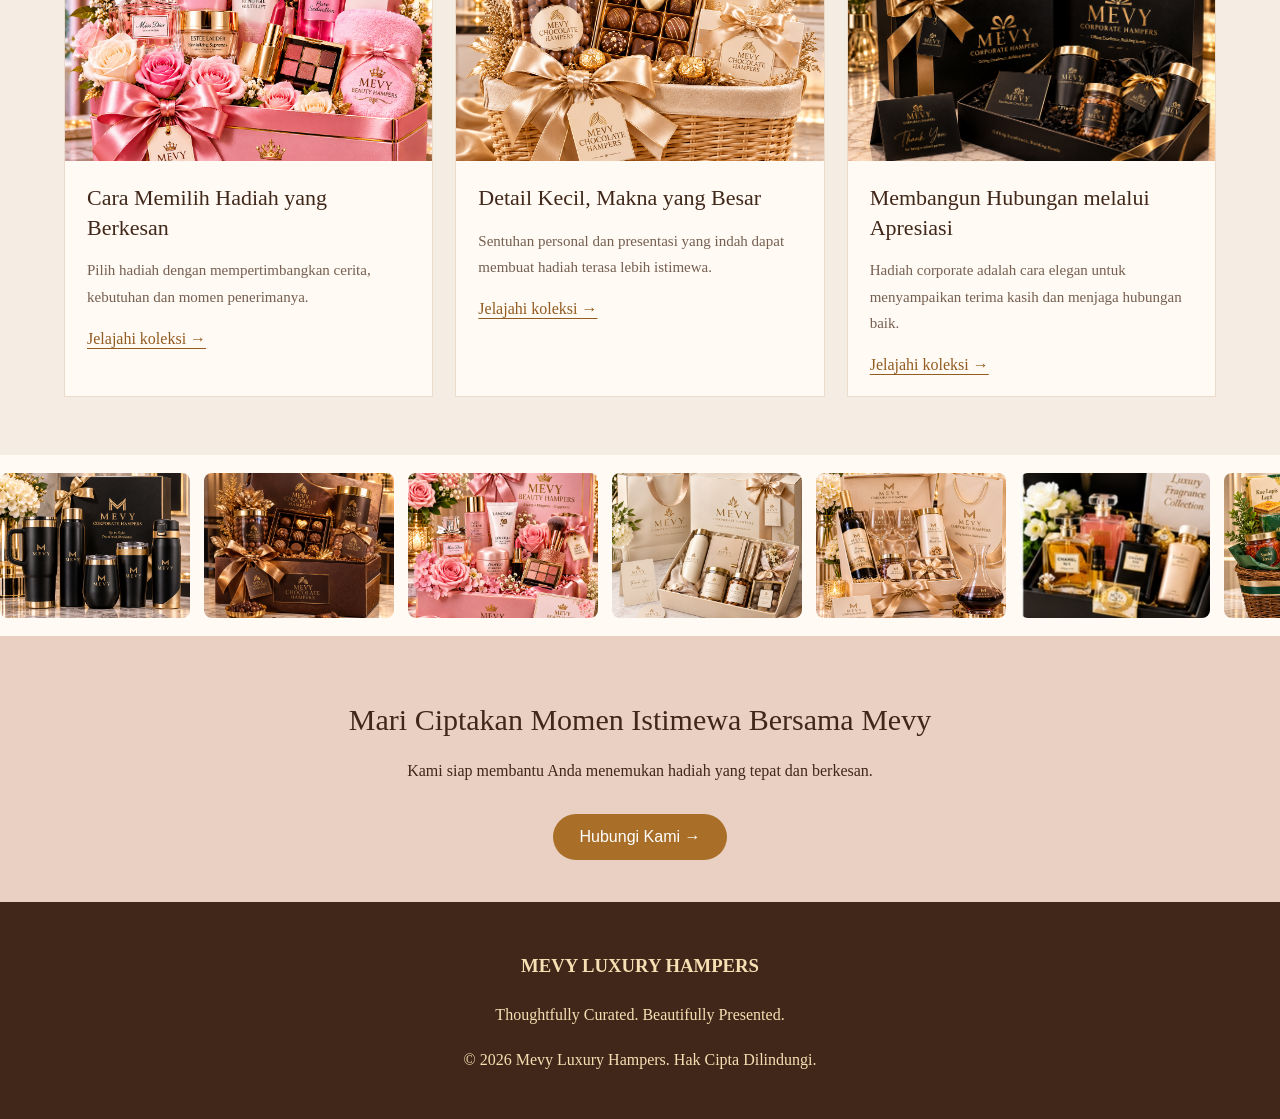
==== commit 053f1a3d: "Add dynamic luxury editorial sections to homepage" ====
--- a/index.html
+++ b/index.html
@@ -337,6 +337,46 @@
   .preview-card { height: 210px; }
   .preview-card span { font-size: 16px; }
 }
+
+
+/* Balanced luxury homepage additions */
+.section-heading{text-align:center;max-width:760px;margin:0 auto 30px;padding:0 15px}
+.section-heading h2{font-size:clamp(27px,3vw,36px);font-weight:normal;margin:10px 0}
+.section-heading p{color:#765f50;line-height:1.8;margin:0}
+.featured-section,.seasonal-section,.journal-section{padding:58px 5%;background:#fbf5ed}
+.featured-panel{display:grid;grid-template-columns:1.12fr .88fr;max-width:1180px;min-height:390px;margin:auto;background:#fffaf4;border:1px solid #eadbca;box-shadow:0 10px 30px rgba(64,39,25,.07);overflow:hidden}
+.featured-image-wrap{min-height:390px;background:#ead8c5}
+.featured-image-wrap img{width:100%;height:100%;min-height:390px;display:block;object-fit:cover;transition:opacity .35s ease}
+.featured-copy{display:flex;flex-direction:column;justify-content:center;align-items:flex-start;padding:clamp(25px,5vw,58px)}
+.featured-copy h3{font-size:clamp(27px,3vw,38px);font-weight:normal;line-height:1.25;margin:14px 0}
+.featured-copy p{line-height:1.85;color:#765f50}
+.featured-copy .button{margin-top:10px}
+.featured-controls{display:flex;align-items:center;gap:10px;margin-top:28px}
+.featured-controls button{border:1px solid #c9a77e;background:transparent;color:#65452d;border-radius:24px;padding:9px 16px;cursor:pointer;font:inherit}
+.featured-controls button:hover{background:#efe1d1}
+.seasonal-section{background:#fffaf4}
+.seasonal-grid{display:grid;grid-template-columns:repeat(3,minmax(0,1fr));gap:20px;max-width:1180px;margin:auto}
+.seasonal-card{height:260px;position:relative;overflow:hidden;border-radius:10px;background:#ead8c5}
+.seasonal-card img{width:100%;height:100%;display:block;object-fit:cover;transition:transform .5s ease}
+.seasonal-card:hover img{transform:scale(1.045)}
+.seasonal-card:after{content:"";position:absolute;inset:45% 0 0;background:linear-gradient(transparent,rgba(35,24,19,.72))}
+.seasonal-card span{position:absolute;z-index:1;left:20px;bottom:18px;color:white;font-size:21px}
+.journal-section{background:#f5ede4}
+.journal-grid{display:grid;grid-template-columns:repeat(3,minmax(0,1fr));gap:22px;max-width:1180px;margin:auto}
+.journal-card{background:#fffaf4;border:1px solid #eadbca}
+.journal-card img{width:100%;height:225px;display:block;object-fit:cover}
+.journal-copy{padding:22px}
+.journal-copy h3{font-size:22px;font-weight:normal;line-height:1.35;margin:0 0 10px}
+.journal-copy p{color:#765f50;line-height:1.75;font-size:15px}
+.journal-link{display:inline-block;color:#925b20;text-decoration:underline;text-underline-offset:4px;margin-top:5px}
+.moving-gallery{overflow:hidden;padding:18px 0;background:#fffaf4}
+.moving-track{display:flex;width:max-content;gap:14px;animation:mevy-gallery-scroll 42s linear infinite}
+.moving-track img{width:190px;height:145px;object-fit:cover;border-radius:8px;display:block}
+.moving-gallery:hover .moving-track,.moving-gallery:focus-within .moving-track{animation-play-state:paused}
+@keyframes mevy-gallery-scroll{from{transform:translateX(0)}to{transform:translateX(-50%)}}
+@media(max-width:800px){.featured-panel{grid-template-columns:1fr}.featured-image-wrap,.featured-image-wrap img{min-height:300px;height:300px}.featured-copy{padding:30px}.seasonal-grid,.journal-grid{grid-template-columns:1fr 1fr}.seasonal-card{height:220px}}
+@media(max-width:520px){.featured-section,.seasonal-section,.journal-section{padding:42px 5%}.seasonal-grid,.journal-grid{grid-template-columns:1fr}.seasonal-card{height:240px}.journal-card img{height:210px}.moving-track img{width:155px;height:120px}}
+@media(prefers-reduced-motion:reduce){.moving-track{animation:none}.seasonal-card img{transition:none}}
 
 </style>
 </head>
@@ -503,6 +543,71 @@
     </div>
   </section>
 
+
+  <section class="featured-section" aria-label="Pilihan Unggulan Mevy">
+    <div class="section-heading">
+      <div class="eyebrow">Pilihan Kurasi</div>
+      <h2>Pilihan Unggulan Mevy</h2>
+      <p>Temukan inspirasi hadiah istimewa yang kami pilih untuk Anda.</p>
+    </div>
+    <div class="featured-panel">
+      <div class="featured-image-wrap"><img id="featured-image" src="images/premium-hamper.jpg" alt="Seni Memberi dengan Elegan"></div>
+      <div class="featured-copy">
+        <div class="eyebrow" id="featured-count">01 / 04</div>
+        <h3 id="featured-heading">Seni Memberi dengan Elegan</h3>
+        <p id="featured-description">Hampers istimewa yang dikurasi dengan perhatian pada setiap detail.</p>
+        <a id="featured-link" class="button" href="hampers.html">Jelajahi Hampers →</a>
+        <div class="featured-controls">
+          <button type="button" id="featured-prev" aria-label="Sebelumnya">←</button>
+          <button type="button" id="featured-pause" aria-label="Jeda rotasi">Jeda</button>
+          <button type="button" id="featured-next" aria-label="Berikutnya">→</button>
+        </div>
+      </div>
+    </div>
+  </section>
+  <section class="seasonal-section">
+    <div class="section-heading">
+      <div class="eyebrow">Untuk Setiap Perayaan</div>
+      <h2>Momen Istimewa, Pilihan Istimewa</h2><p>Inspirasi untuk merayakan, berbagi dan menyampaikan perhatian.</p>
+    </div>
+    <div class="seasonal-grid">
+      <a class="seasonal-card" href="hampers.html"><img src="images/mevy-promotion.jpg" alt="Kartu ucapan Idulfitri Mevy"><span>Ucapan Idulfitri</span></a>
+      <a class="seasonal-card" href="hampers.html"><img src="images/gift-promotion.jpg" alt="Kartu ucapan Natal Mevy"><span>Ucapan Natal</span></a>
+      <a class="seasonal-card" href="hampers.html"><img src="images/Food1.jpg" alt="Pilihan hadiah gourmet"><span>Hadiah Gourmet</span></a>
+    </div>
+  </section>
+  <section class="journal-section">
+    <div class="section-heading">
+      <div class="eyebrow">Inspirasi dari Mevy</div>
+      <h2>Cerita & Inspirasi Mevy</h2><p>Gagasan sederhana untuk menjadikan setiap hadiah lebih bermakna.</p>
+    </div>
+    <div class="journal-grid">
+      <article class="journal-card"><a href="hampers.html"><img src="images/Beauty2.jpg" alt="Cara Memilih Hadiah yang Berkesan"></a><div class="journal-copy"><h3>Cara Memilih Hadiah yang Berkesan</h3><p>Pilih hadiah dengan mempertimbangkan cerita, kebutuhan dan momen penerimanya.</p><a class="journal-link" href="hampers.html">Jelajahi koleksi →</a></div></article>
+      <article class="journal-card"><a href="hampers.html"><img src="images/Chocolate2.jpg" alt="Detail Kecil, Makna yang Besar"></a><div class="journal-copy"><h3>Detail Kecil, Makna yang Besar</h3><p>Sentuhan personal dan presentasi yang indah dapat membuat hadiah terasa lebih istimewa.</p><a class="journal-link" href="hampers.html">Jelajahi koleksi →</a></div></article>
+      <article class="journal-card"><a href="corporate.html"><img src="images/Corporate2.jpg" alt="Membangun Hubungan melalui Apresiasi"></a><div class="journal-copy"><h3>Membangun Hubungan melalui Apresiasi</h3><p>Hadiah corporate adalah cara elegan untuk menyampaikan terima kasih dan menjaga hubungan baik.</p><a class="journal-link" href="corporate.html">Jelajahi koleksi →</a></div></article>
+    </div>
+  </section>
+  <section class="moving-gallery" aria-label="Pilihan produk Mevy">
+    <div class="moving-track">
+      <img src="images/Tumbler2.jpg" alt="Pilihan produk Mevy 1">
+      <img src="images/Chocolate1.jpg" alt="Pilihan produk Mevy 2">
+      <img src="images/Beauty3.jpg" alt="Pilihan produk Mevy 3">
+      <img src="images/Corporate3.jpg" alt="Pilihan produk Mevy 4">
+      <img src="images/Wine2.jpg" alt="Pilihan produk Mevy 5">
+      <img src="images/premium-hamper.jpg" alt="Pilihan produk Mevy 6">
+      <img src="images/Food1.jpg" alt="Pilihan produk Mevy 7">
+      <img src="images/Tumbler5.jpg" alt="Pilihan produk Mevy 8">
+      <img src="images/Tumbler2.jpg" alt="" aria-hidden="true">
+      <img src="images/Chocolate1.jpg" alt="" aria-hidden="true">
+      <img src="images/Beauty3.jpg" alt="" aria-hidden="true">
+      <img src="images/Corporate3.jpg" alt="" aria-hidden="true">
+      <img src="images/Wine2.jpg" alt="" aria-hidden="true">
+      <img src="images/premium-hamper.jpg" alt="" aria-hidden="true">
+      <img src="images/Food1.jpg" alt="" aria-hidden="true">
+      <img src="images/Tumbler5.jpg" alt="" aria-hidden="true">
+    </div>
+  </section>
+
   <section class="contact-banner">
     <h2>Mari Ciptakan Momen Istimewa Bersama Mevy</h2>
     <p>Kami siap membantu Anda menemukan hadiah yang tepat dan berkesan.</p>
@@ -516,5 +621,46 @@
   <p>© 2026 Mevy Luxury Hampers. Hak Cipta Dilindungi.</p>
 </footer>
 
+
+<script>
+(function(){
+  const slides=[["premium-hamper.jpg","Seni Memberi dengan Elegan","Hampers istimewa yang dikurasi dengan perhatian pada setiap detail.","Jelajahi Hampers","hampers.html"],["Beauty1.jpg","Sentuhan Perawatan yang Berarti","Pilihan beauty dan self-care untuk menghadirkan momen memanjakan.","Jelajahi Beauty","beauty.html"],["Corporate1.jpg","Apresiasi dalam Setiap Detail","Hadiah corporate yang dirancang untuk meninggalkan kesan profesional.","Jelajahi Corporate","corporate.html"],["Tumbler2.jpg","Hadiah Personal, Lebih Berkesan","Temukan pilihan tumbler dan hadiah personal untuk momen spesial.","Lihat Koleksi","hampers.html"]];
+  const image=document.getElementById("featured-image");
+  if(!image)return;
+  const heading=document.getElementById("featured-heading");
+  const description=document.getElementById("featured-description");
+  const link=document.getElementById("featured-link");
+  const count=document.getElementById("featured-count");
+  const pause=document.getElementById("featured-pause");
+  let current=0;
+  let timer=null;
+  let paused=false;
+  function show(index){
+    current=(index+slides.length)%slides.length;
+    const s=slides[current];
+    image.style.opacity="0";
+    window.setTimeout(function(){
+      image.src="images/"+s[0];
+      image.alt=s[1];
+      heading.textContent=s[1];
+      description.textContent=s[2];
+      link.textContent=s[3]+" →";
+      link.href=s[4];
+      count.textContent=String(current+1).padStart(2,"0")+" / "+String(slides.length).padStart(2,"0");
+      image.style.opacity="1";
+    },180);
+  }
+  function start(){if(timer)window.clearInterval(timer);if(!paused)timer=window.setInterval(function(){show(current+1)},7000)}
+  document.getElementById("featured-prev").addEventListener("click",function(){show(current-1);start()});
+  document.getElementById("featured-next").addEventListener("click",function(){show(current+1);start()});
+  pause.addEventListener("click",function(){
+    paused=!paused;
+    pause.textContent=paused?"Lanjutkan":"Jeda";
+    if(paused){if(timer)window.clearInterval(timer);timer=null}else start();
+  });
+  start();
+})();
+</script>
+
 </body>
 </html>
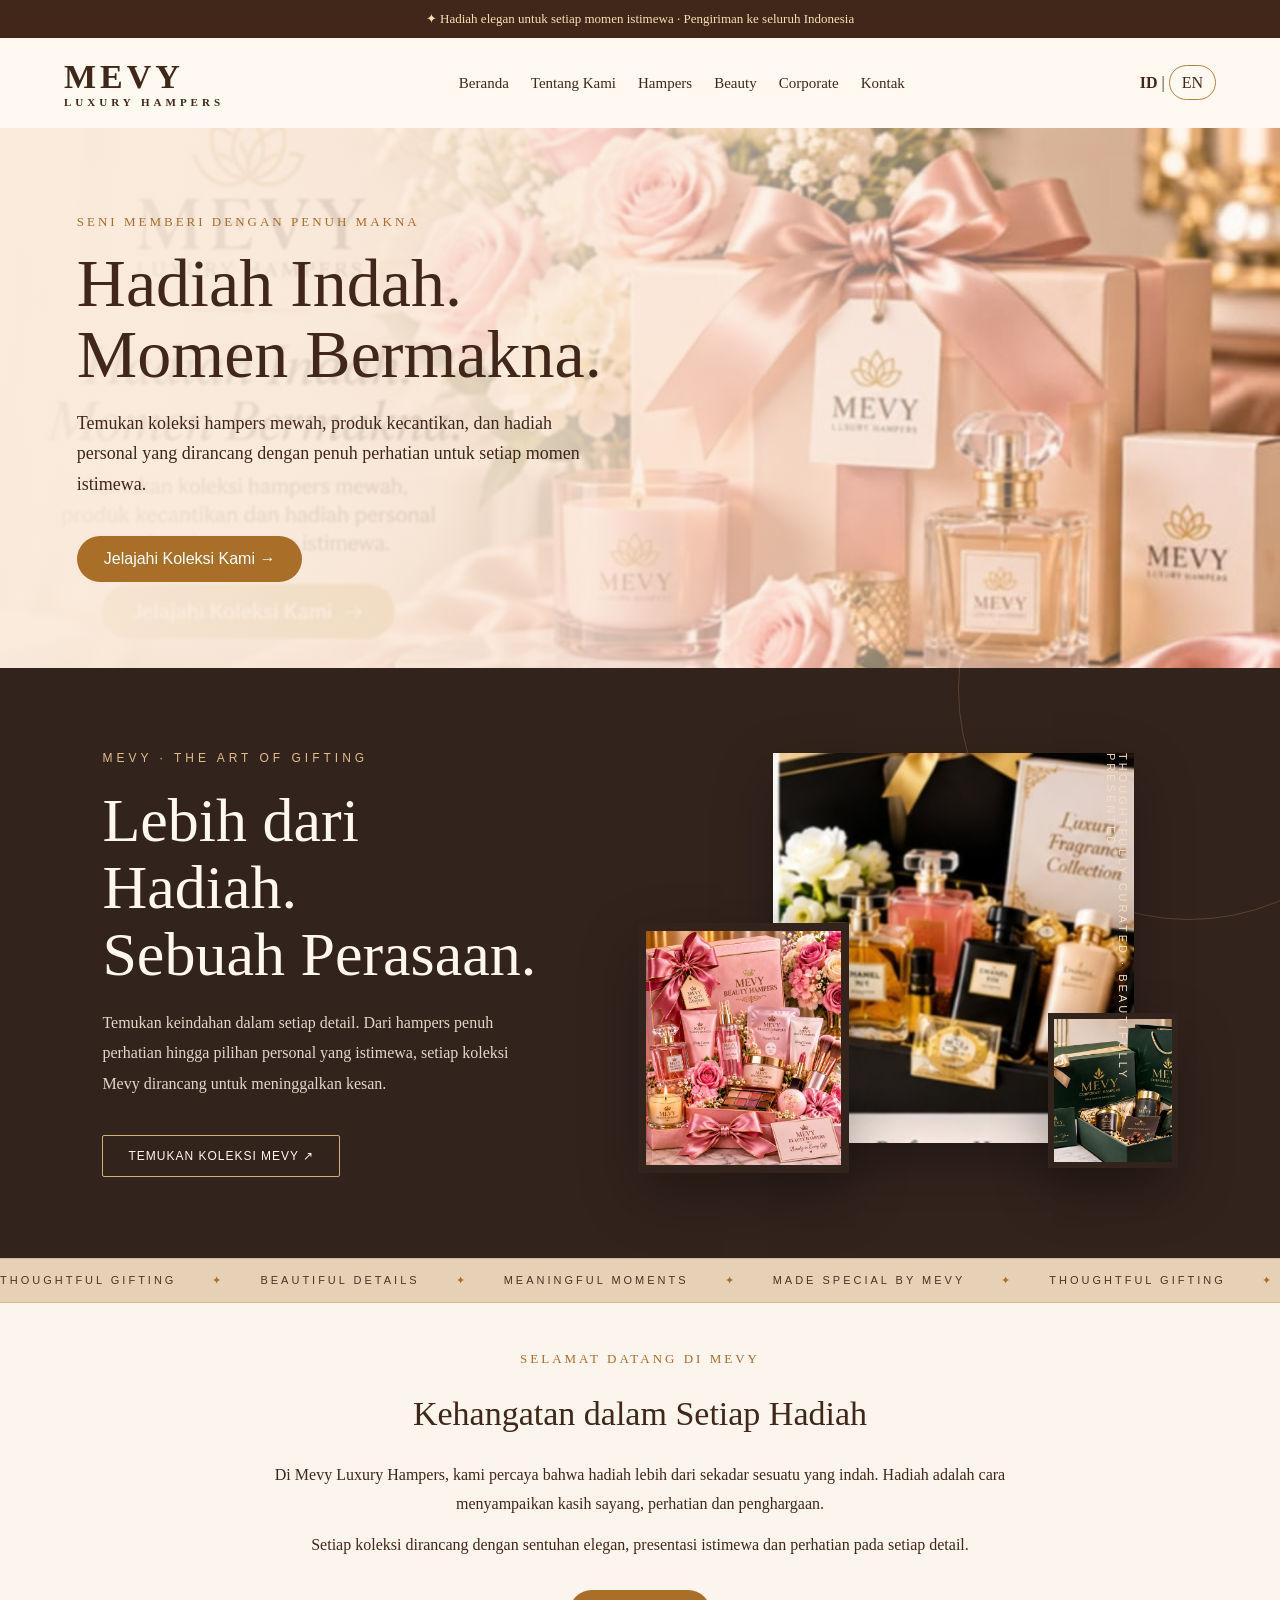
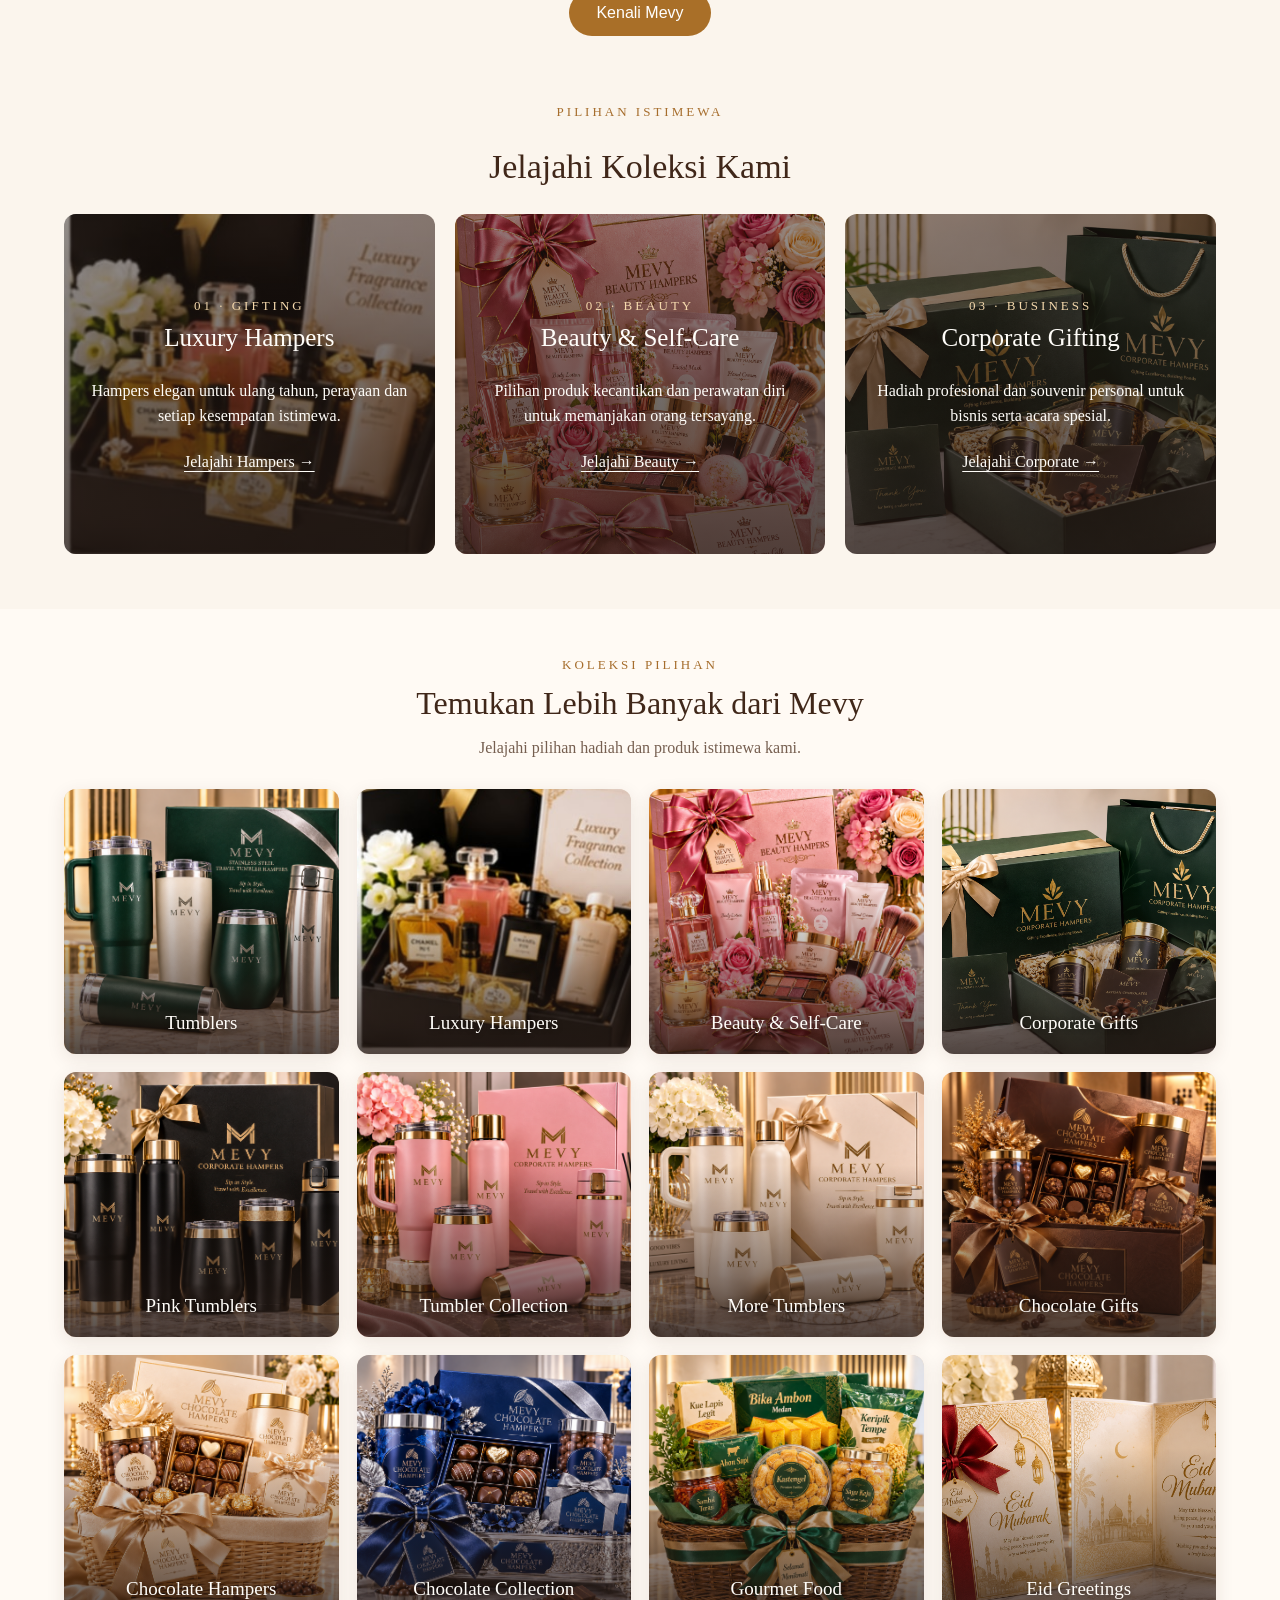
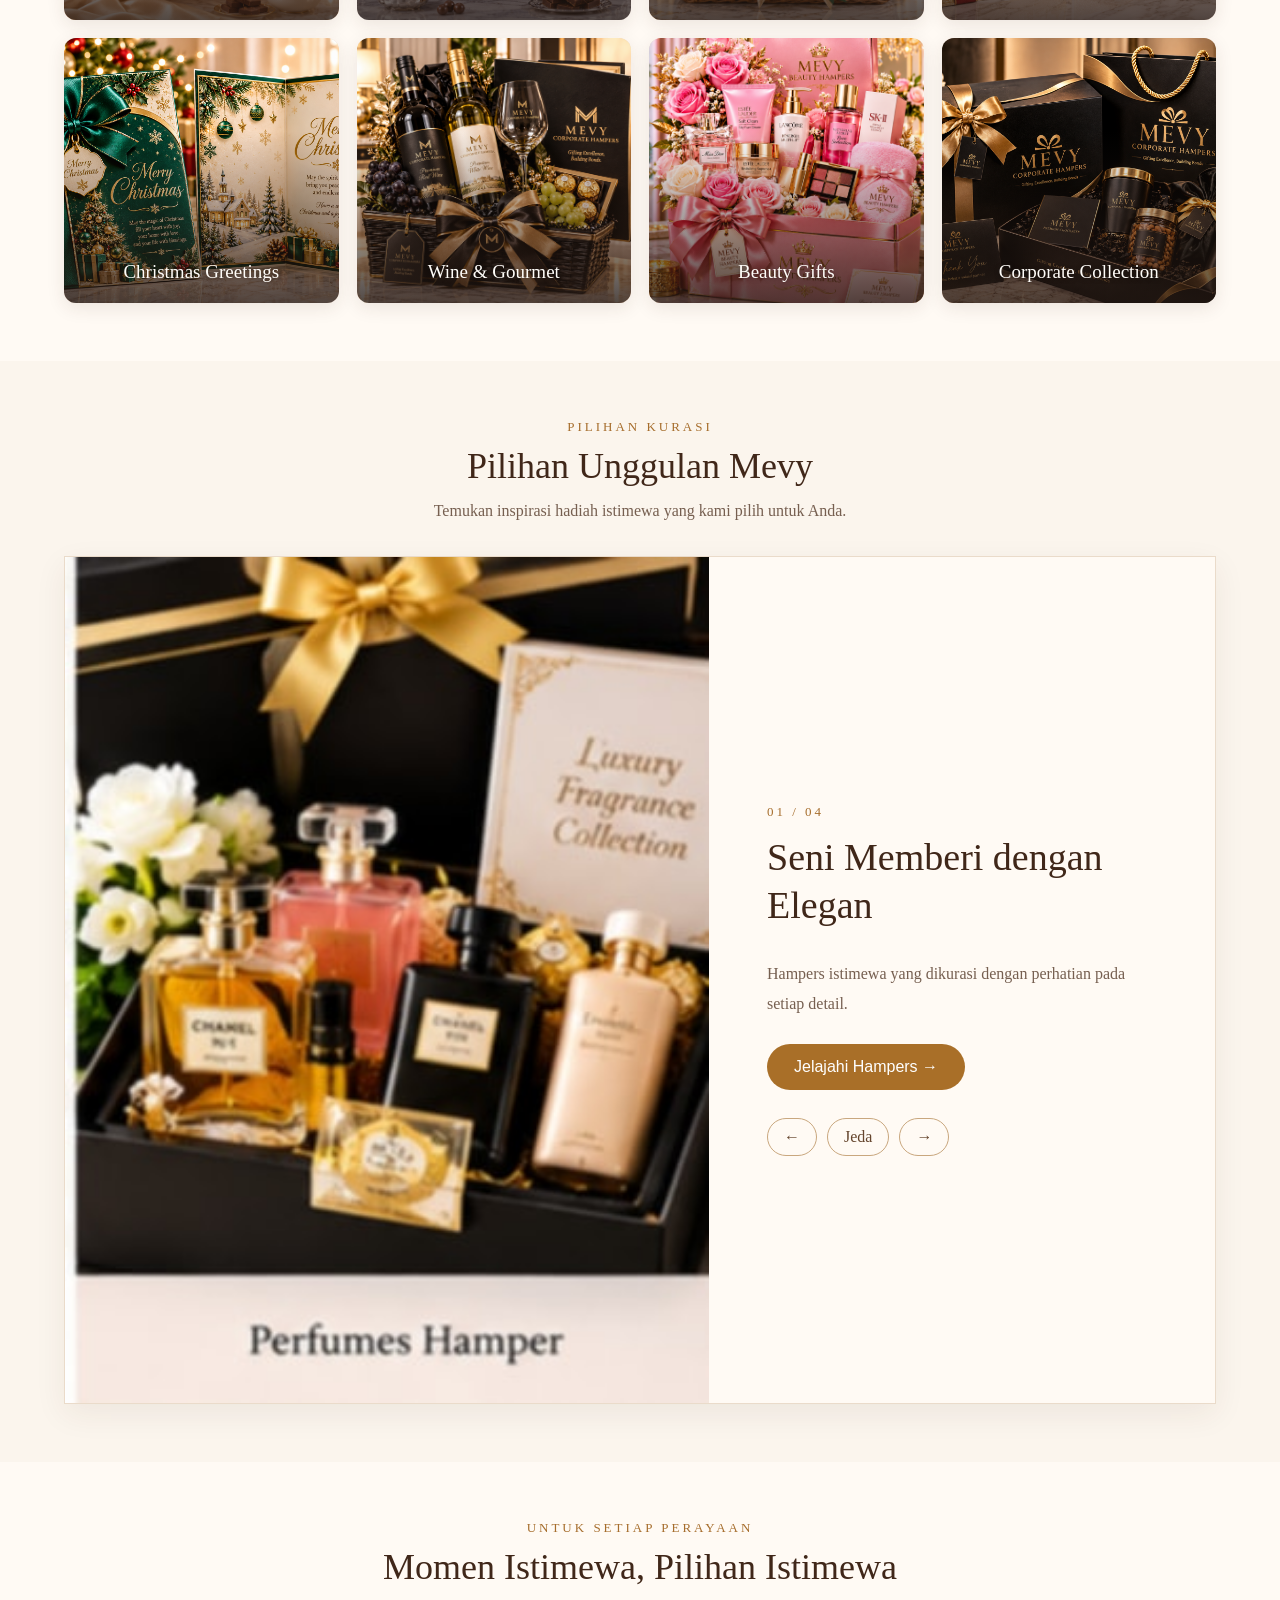
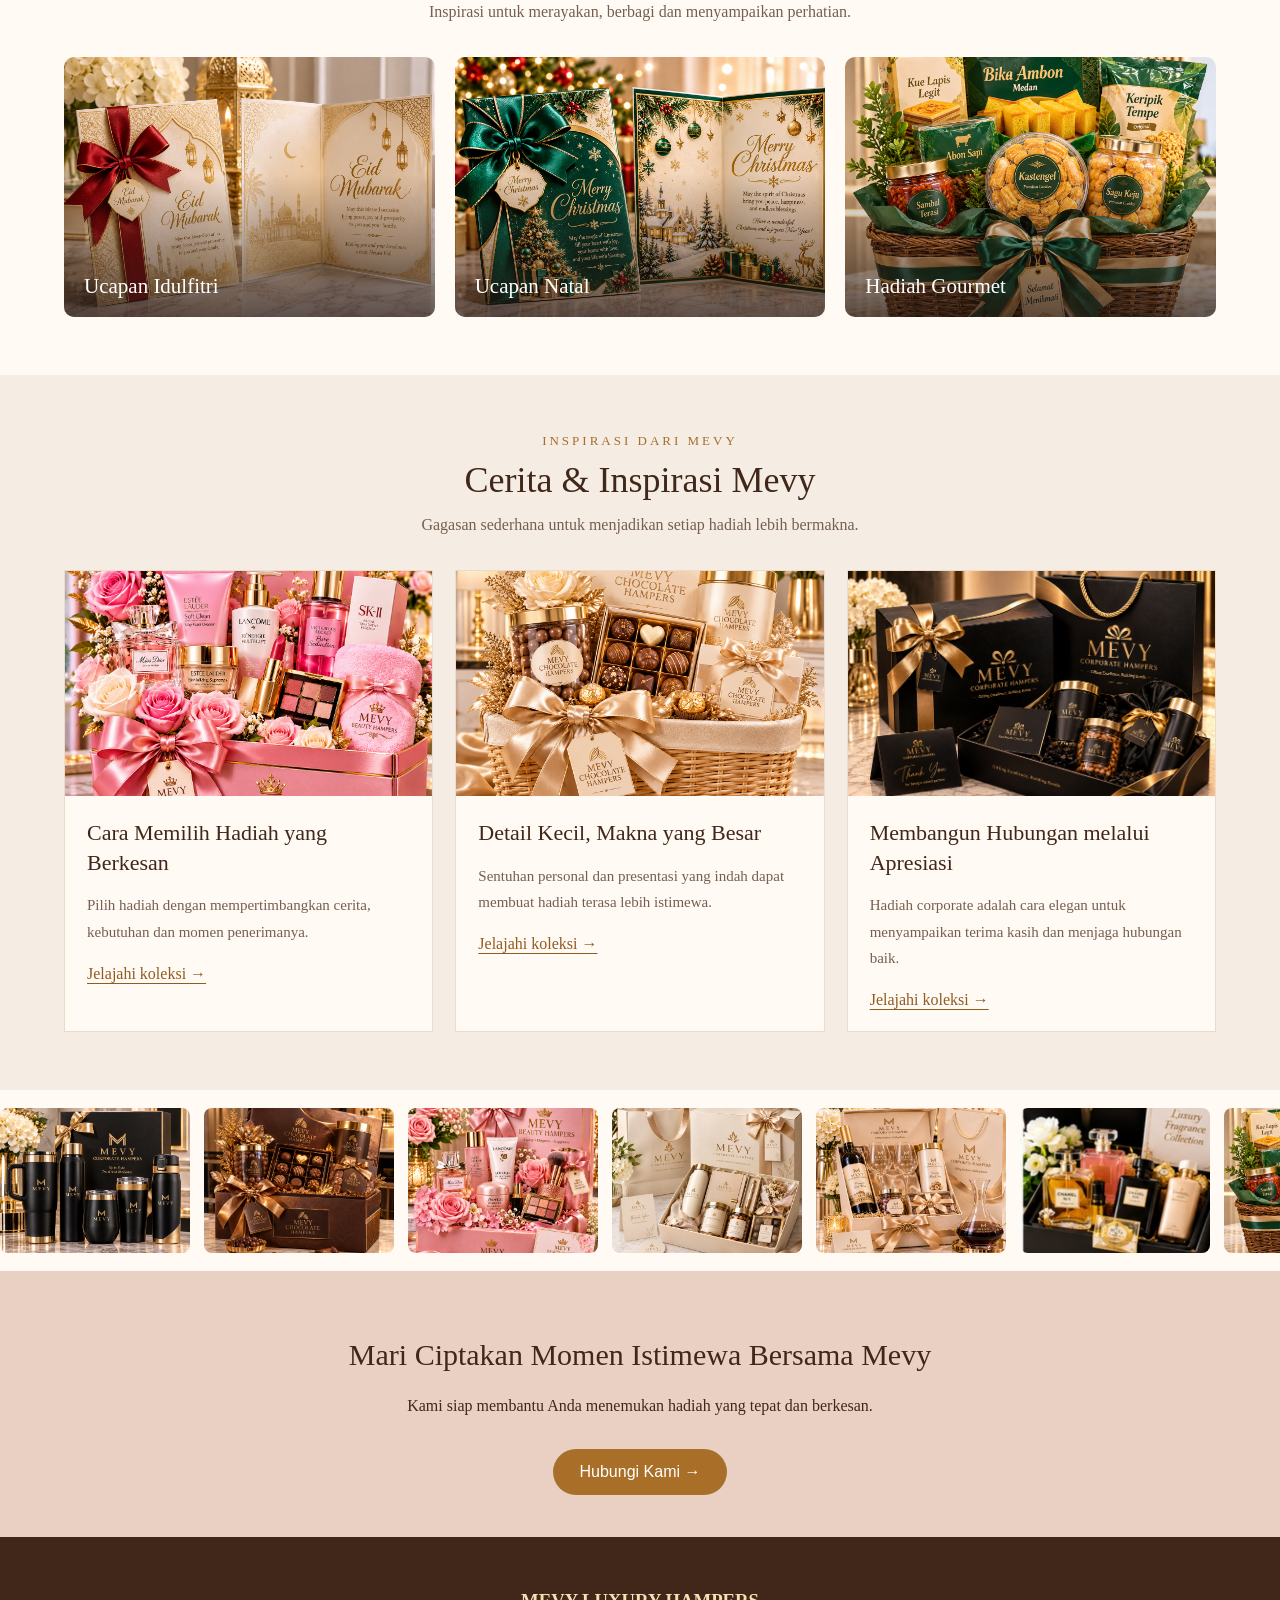
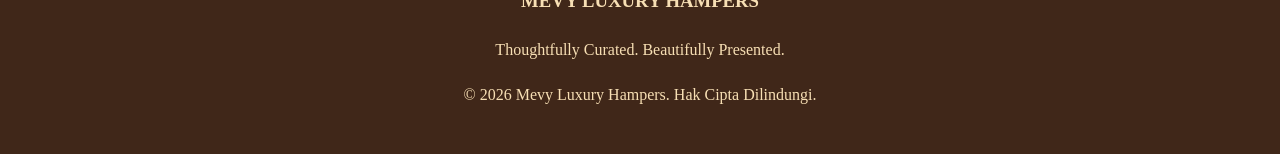
==== commit 61131245: "Add animated editorial showcase below homepage hero" ====
--- a/index.html
+++ b/index.html
@@ -378,6 +378,35 @@
 @media(max-width:520px){.featured-section,.seasonal-section,.journal-section{padding:42px 5%}.seasonal-grid,.journal-grid{grid-template-columns:1fr}.seasonal-card{height:240px}.journal-card img{height:210px}.moving-track img{width:155px;height:120px}}
 @media(prefers-reduced-motion:reduce){.moving-track{animation:none}.seasonal-card img{transition:none}}
 
+
+/* Upper homepage editorial motion showcase — distinct from the lower carousel */
+.upper-showcase{position:relative;display:grid;grid-template-columns:.92fr 1.08fr;align-items:center;gap:clamp(30px,6vw,82px);min-height:590px;padding:78px 8%;overflow:hidden;background:#33231d;color:#fff8ef}
+.upper-showcase:before{content:"";position:absolute;width:460px;height:460px;border:1px solid rgba(230,190,135,.2);border-radius:50%;right:-140px;top:-210px;pointer-events:none}
+.upper-copy{position:relative;z-index:2;max-width:490px;animation:upper-copy-in .9s both}
+.upper-kicker{color:#e2bd8b;font:12px/1.5 Arial,sans-serif;letter-spacing:4px;text-transform:uppercase}
+.upper-copy h2{font-size:clamp(36px,5vw,62px);font-weight:normal;line-height:1.08;margin:20px 0}
+.upper-copy p{color:#e4d6c9;line-height:1.9;font-size:16px;max-width:440px}
+.upper-copy a{display:inline-block;margin-top:20px;padding:13px 25px;border:1px solid #d5ad77;border-radius:2px;color:#fff8ef;letter-spacing:1px;font:12px Arial,sans-serif;text-transform:uppercase;transition:background .3s,color .3s}
+.upper-copy a:hover{background:#d5ad77;color:#33231d}
+.upper-art{position:relative;min-height:420px;max-width:660px;width:100%;justify-self:end}
+.upper-photo{position:absolute;display:block;overflow:hidden;box-shadow:0 22px 55px rgba(0,0,0,.3);background:#6b5140}
+.upper-photo img{display:block;width:100%;height:100%;object-fit:cover}
+.upper-photo-main{width:67%;height:390px;right:8%;top:0;animation:upper-main-drift 8s ease-in-out infinite alternate}
+.upper-photo-side{width:39%;height:250px;left:0;bottom:0;border:8px solid #33231d;animation:upper-side-drift 7s ease-in-out infinite alternate}
+.upper-photo-detail{width:24%;height:155px;right:0;bottom:5px;border:6px solid #33231d;animation:upper-detail-float 6s ease-in-out infinite}
+.upper-caption{position:absolute;right:9%;bottom:25px;z-index:2;color:#f5dfc1;font:11px Arial,sans-serif;letter-spacing:3px;text-transform:uppercase;writing-mode:vertical-rl}
+.upper-marquee{overflow:hidden;padding:15px 0;background:#e7d1b6;color:#493326;border-top:1px solid #d3b894;border-bottom:1px solid #d3b894}
+.upper-marquee-track{display:flex;width:max-content;gap:36px;white-space:nowrap;animation:upper-marquee-run 32s linear infinite;font:11px Arial,sans-serif;letter-spacing:3px;text-transform:uppercase}
+.upper-marquee-track span:after{content:"✦";margin-left:36px;color:#a66d2c}
+@keyframes upper-copy-in{from{opacity:0;transform:translateY(28px)}to{opacity:1;transform:translateY(0)}}
+@keyframes upper-main-drift{from{transform:translateY(0) rotate(1deg)}to{transform:translateY(-14px) rotate(-1deg)}}
+@keyframes upper-side-drift{from{transform:translateY(0)}to{transform:translateY(12px)}}
+@keyframes upper-detail-float{0%,100%{transform:translateY(0)}50%{transform:translateY(-13px)}}
+@keyframes upper-marquee-run{from{transform:translateX(0)}to{transform:translateX(-50%)}}
+@media(max-width:800px){.upper-showcase{grid-template-columns:1fr;gap:25px;padding:55px 7%}.upper-copy{max-width:650px}.upper-art{justify-self:center;min-height:360px}.upper-photo-main{height:320px}.upper-photo-side{height:205px}.upper-photo-detail{height:125px}.upper-caption{right:7%;bottom:20px}}
+@media(max-width:480px){.upper-showcase{padding:44px 6% 35px}.upper-copy h2{font-size:39px}.upper-art{min-height:285px}.upper-photo-main{height:245px;width:70%;right:7%}.upper-photo-side{height:160px;width:43%;border-width:6px}.upper-photo-detail{height:95px;width:25%;border-width:5px}.upper-caption{font-size:9px;right:5%}.upper-marquee-track{font-size:10px;gap:25px}.upper-marquee-track span:after{margin-left:25px}}
+@media(prefers-reduced-motion:reduce){.upper-copy,.upper-photo-main,.upper-photo-side,.upper-photo-detail,.upper-marquee-track{animation:none!important}}
+
 </style>
 </head>
 
@@ -427,6 +456,23 @@
       <a href="hampers.html" class="button">Jelajahi Koleksi Kami →</a>
     </div>
   </section>
+
+
+  <section class="upper-showcase" aria-label="Koleksi istimewa Mevy">
+    <div class="upper-copy">
+      <div class="upper-kicker">Mevy · The Art of Gifting</div>
+      <h2>Lebih dari Hadiah.<br>Sebuah Perasaan.</h2>
+      <p>Temukan keindahan dalam setiap detail. Dari hampers penuh perhatian hingga pilihan personal yang istimewa, setiap koleksi Mevy dirancang untuk meninggalkan kesan.</p>
+      <a href="hampers.html">Temukan Koleksi Mevy ↗</a>
+    </div>
+    <div class="upper-art" aria-label="Pilihan hampers, beauty dan corporate Mevy">
+      <div class="upper-photo upper-photo-main"><img src="images/premium-hamper.jpg" alt="Hampers mewah Mevy"></div>
+      <div class="upper-photo upper-photo-side"><img src="images/Beauty1.jpg" alt="Koleksi beauty Mevy"></div>
+      <div class="upper-photo upper-photo-detail"><img src="images/Corporate1.jpg" alt="Hadiah corporate Mevy"></div>
+      <div class="upper-caption">Thoughtfully curated · Beautifully presented</div>
+    </div>
+  </section>
+  <div class="upper-marquee" aria-hidden="true"><div class="upper-marquee-track"><span>Thoughtful gifting</span><span>Beautiful details</span><span>Meaningful moments</span><span>Made special by Mevy</span><span>Thoughtful gifting</span><span>Beautiful details</span><span>Meaningful moments</span><span>Made special by Mevy</span></div></div>
 
   <section class="welcome">
     <div class="eyebrow">Selamat Datang di Mevy</div>
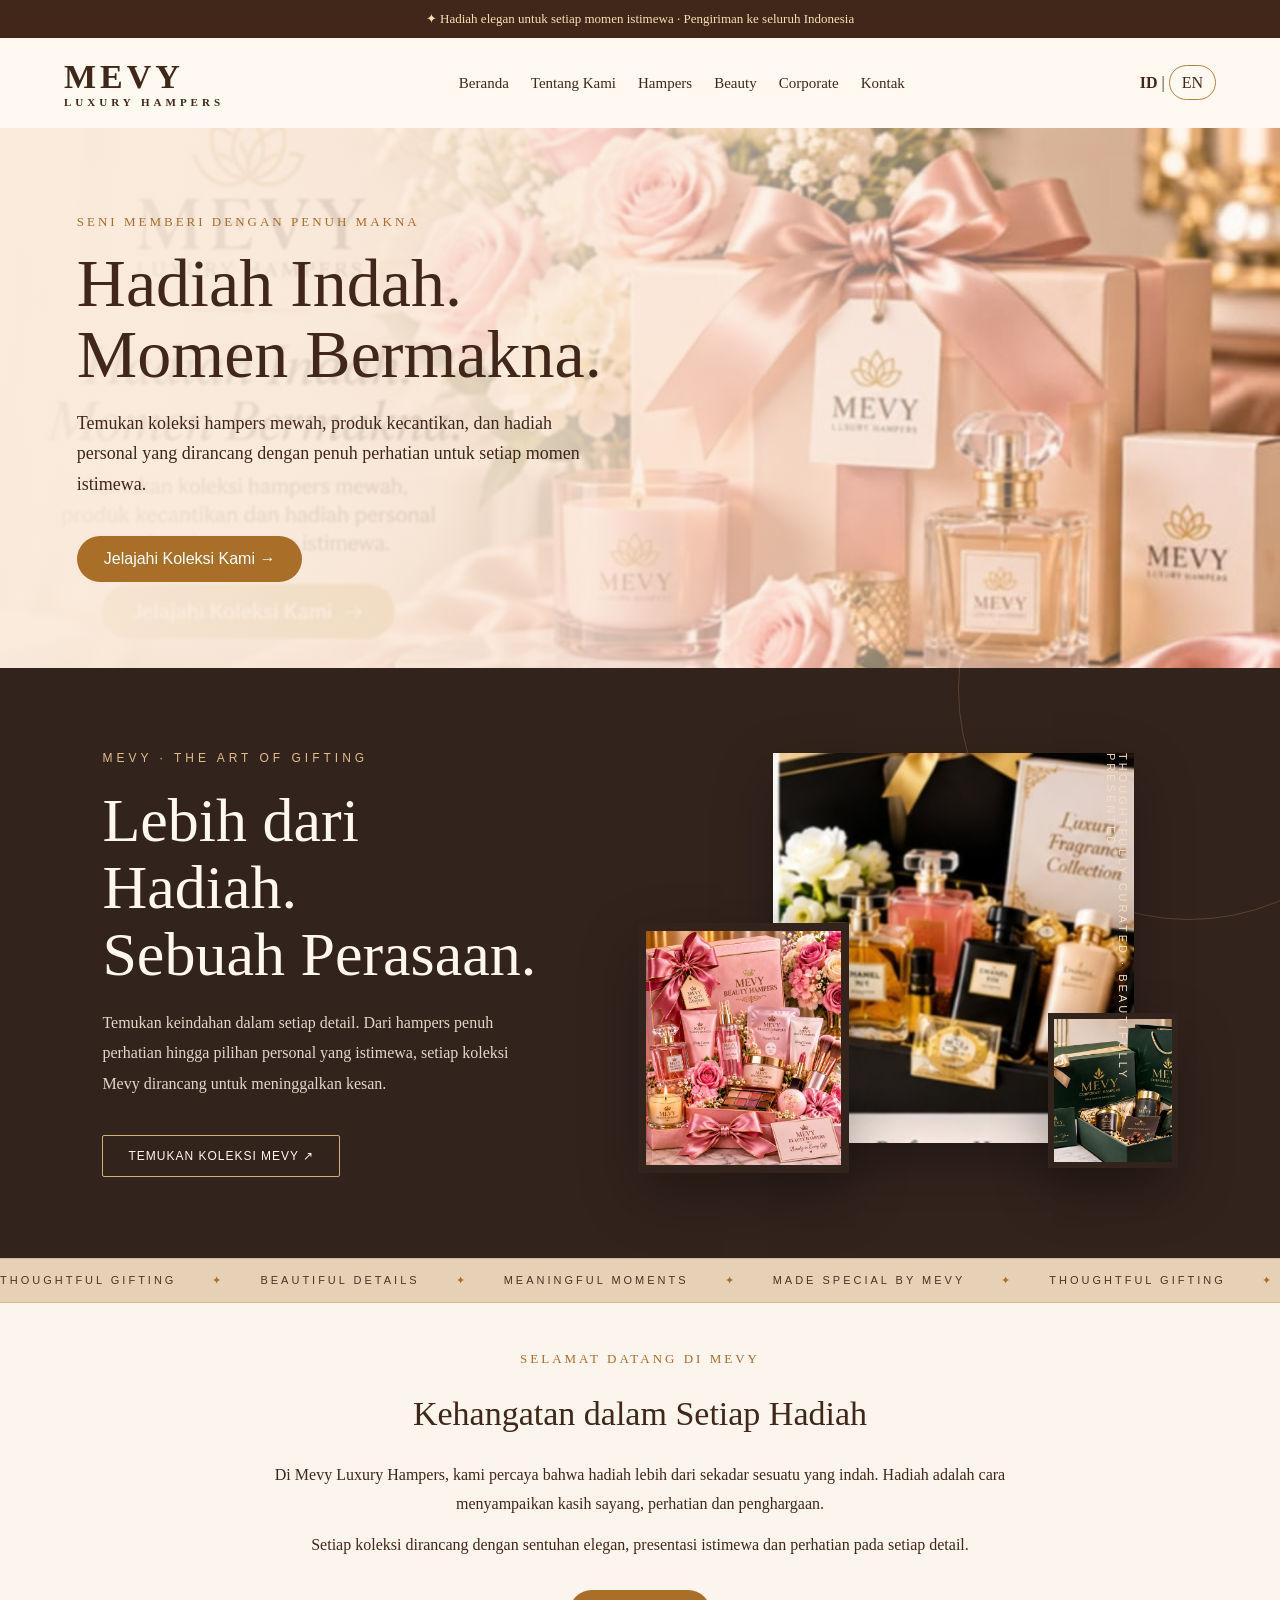
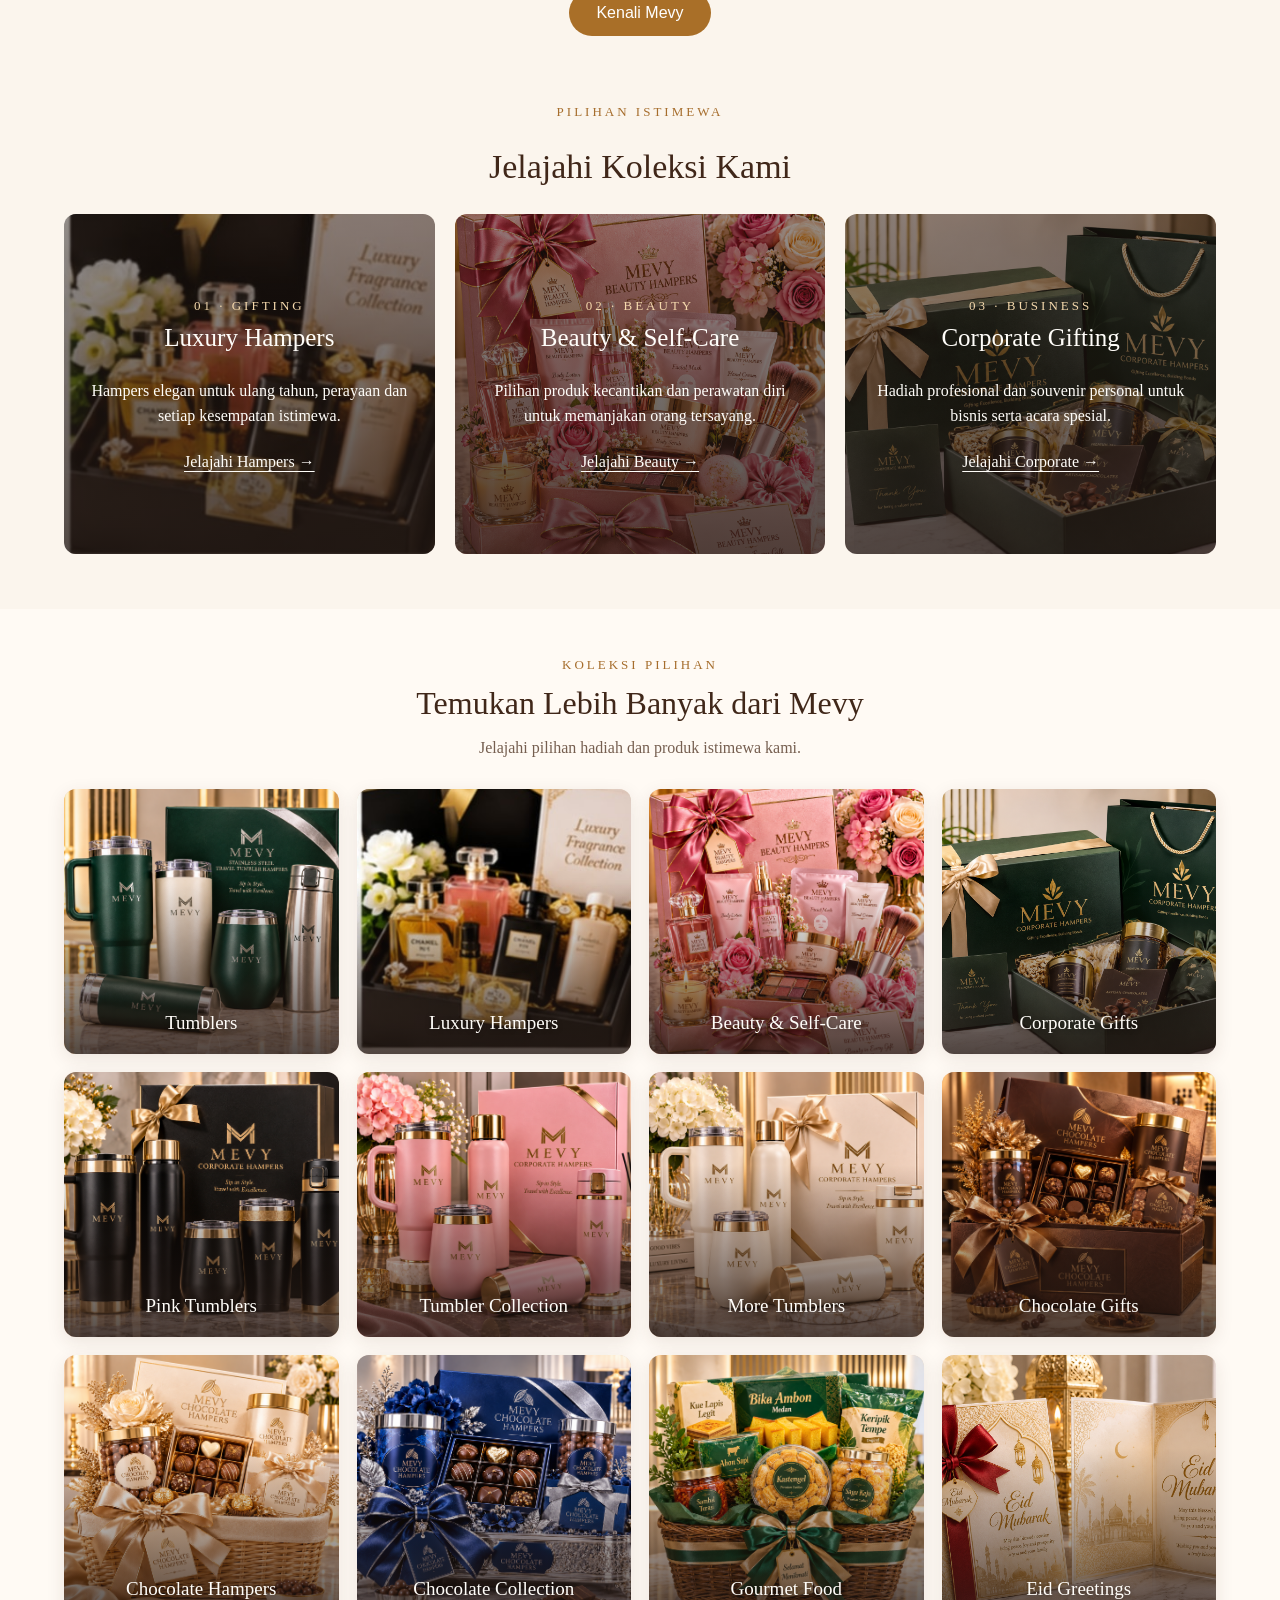
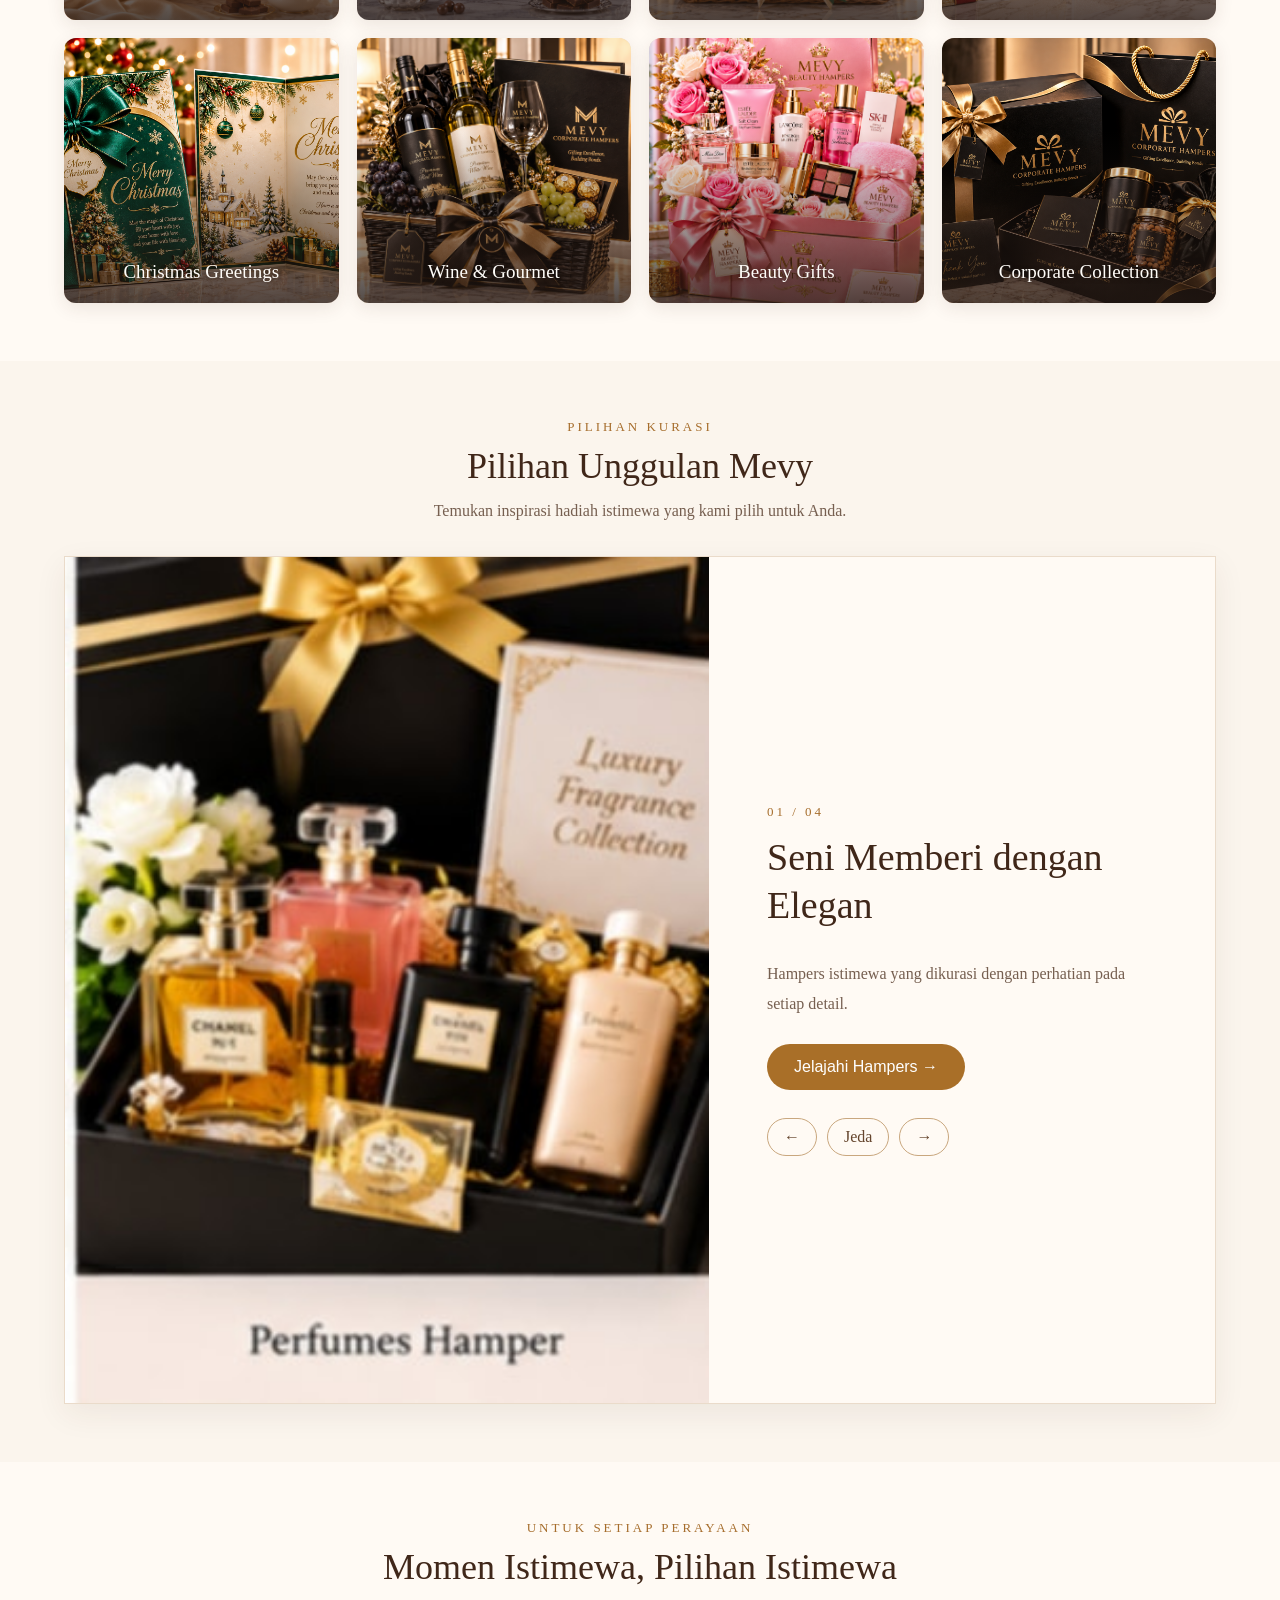
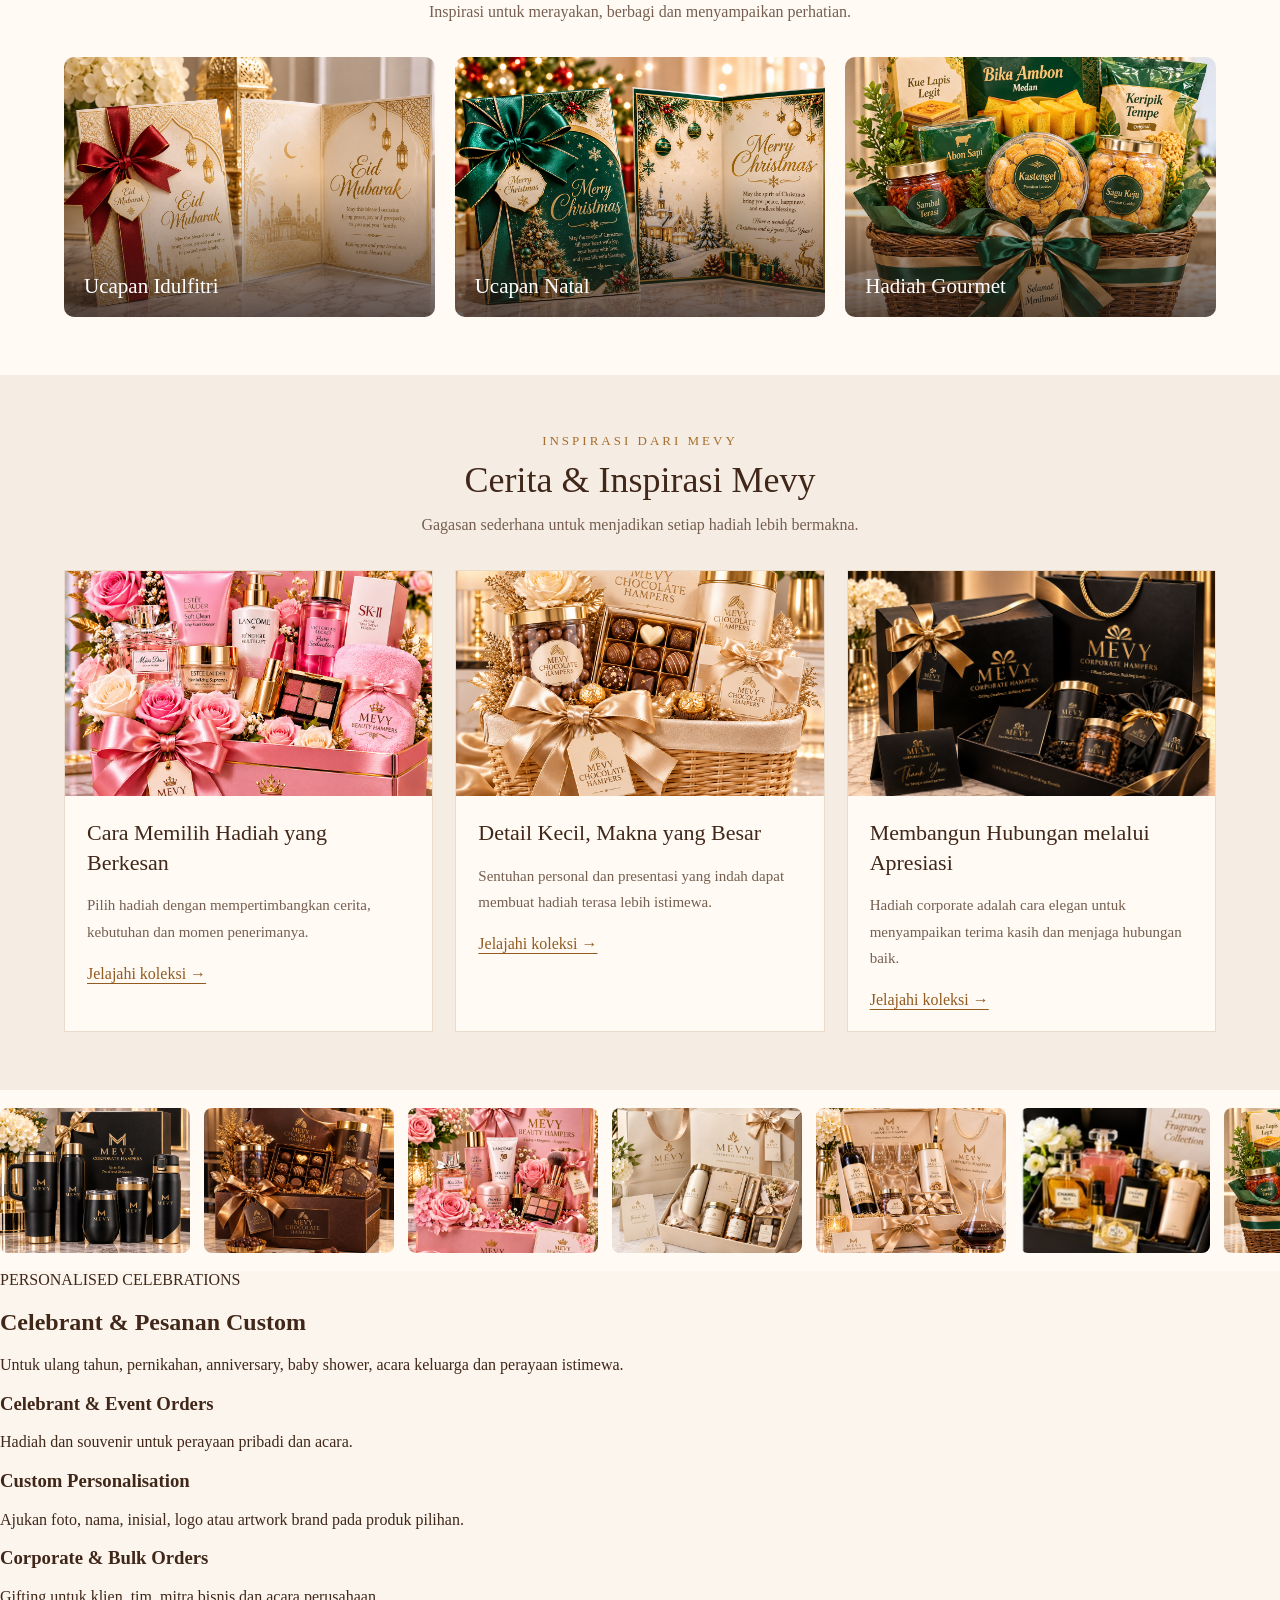
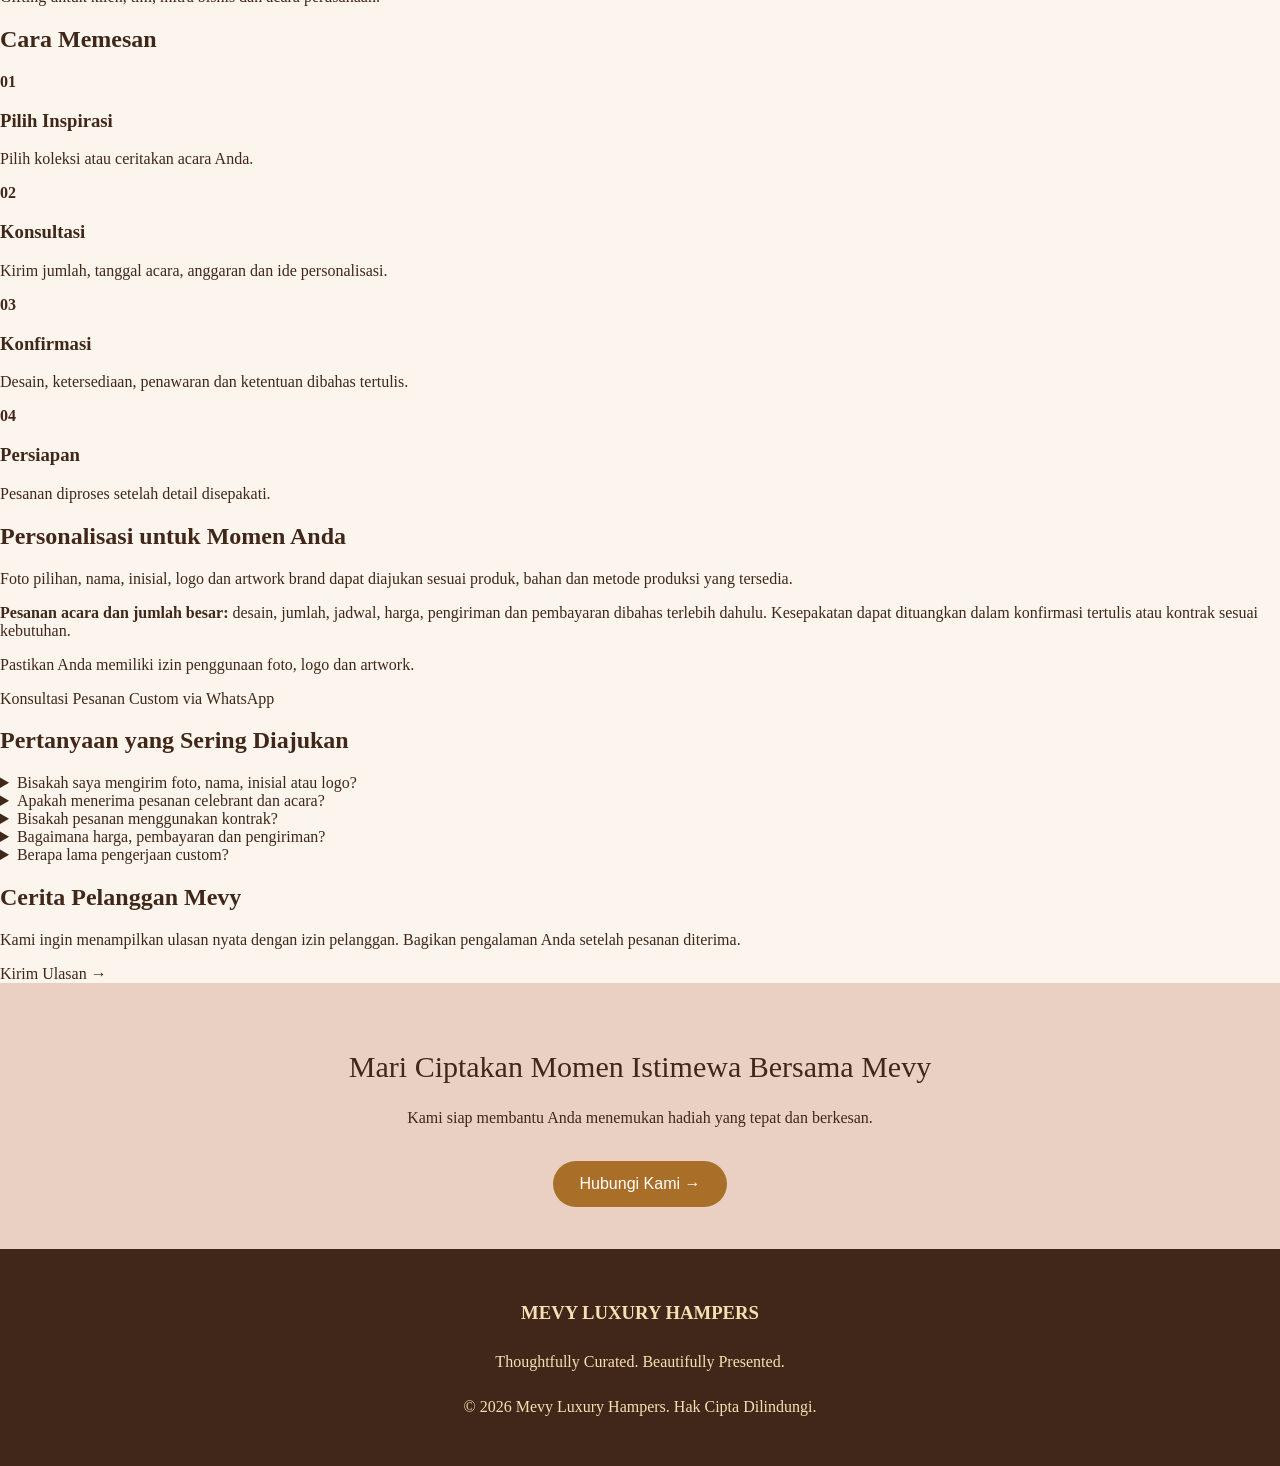
==== commit 22e37f08: "Add celebrant custom orders and customer journey" ====
--- a/index.html
+++ b/index.html
@@ -654,7 +654,11 @@
     </div>
   </section>
 
-  <section class="contact-banner">
+  <section class="service-section"><div class="service-heading"><span class="service-kicker">PERSONALISED CELEBRATIONS</span><h2>Celebrant & Pesanan Custom</h2><p>Untuk ulang tahun, pernikahan, anniversary, baby shower, acara keluarga dan perayaan istimewa.</p></div><div class="service-grid"><article class="service-card"><h3>Celebrant & Event Orders</h3><p>Hadiah dan souvenir untuk perayaan pribadi dan acara.</p></article><article class="service-card"><h3>Custom Personalisation</h3><p>Ajukan foto, nama, inisial, logo atau artwork brand pada produk pilihan.</p></article><article class="service-card"><h3>Corporate & Bulk Orders</h3><p>Gifting untuk klien, tim, mitra bisnis dan acara perusahaan.</p></article></div></section>
+<section class="service-section service-steps"><div class="service-heading"><h2>Cara Memesan</h2></div><div class="step-grid"><div><b>01</b><h3>Pilih Inspirasi</h3><p>Pilih koleksi atau ceritakan acara Anda.</p></div><div><b>02</b><h3>Konsultasi</h3><p>Kirim jumlah, tanggal acara, anggaran dan ide personalisasi.</p></div><div><b>03</b><h3>Konfirmasi</h3><p>Desain, ketersediaan, penawaran dan ketentuan dibahas tertulis.</p></div><div><b>04</b><h3>Persiapan</h3><p>Pesanan diproses setelah detail disepakati.</p></div></div></section>
+<section class="service-section custom-commission"><div class="service-heading"><h2>Personalisasi untuk Momen Anda</h2><p>Foto pilihan, nama, inisial, logo dan artwork brand dapat diajukan sesuai produk, bahan dan metode produksi yang tersedia.</p></div><div class="commission-note"><p><strong>Pesanan acara dan jumlah besar:</strong> desain, jumlah, jadwal, harga, pengiriman dan pembayaran dibahas terlebih dahulu. Kesepakatan dapat dituangkan dalam konfirmasi tertulis atau kontrak sesuai kebutuhan.</p><p>Pastikan Anda memiliki izin penggunaan foto, logo dan artwork.</p><a class="service-button" href="https://wa.me/6289673642072?text=Halo%20Mevy%2C%20saya%20ingin%20membahas%20pesanan%20celebrant%20atau%20custom.">Konsultasi Pesanan Custom via WhatsApp</a></div></section>
+<section class="service-section service-faq"><div class="service-heading"><h2>Pertanyaan yang Sering Diajukan</h2></div><details><summary>Bisakah saya mengirim foto, nama, inisial atau logo?</summary><p>Ya, dapat diajukan. Kelayakan bergantung pada produk, bahan, metode produksi dan kualitas file.</p></details><details><summary>Apakah menerima pesanan celebrant dan acara?</summary><p>Hubungi Mevy dengan jenis acara, tanggal, jumlah dan ide hadiah untuk membahas pilihan serta jadwal.</p></details><details><summary>Bisakah pesanan menggunakan kontrak?</summary><p>Untuk pesanan acara, corporate atau jumlah besar, ruang lingkup dan ketentuan dapat dibahas dalam penawaran, konfirmasi tertulis atau kontrak sesuai kesepakatan.</p></details><details><summary>Bagaimana harga, pembayaran dan pengiriman?</summary><p>Harga akhir, metode pembayaran, biaya dan jadwal pengiriman dikonfirmasi dalam penawaran sesuai produk dan tujuan.</p></details><details><summary>Berapa lama pengerjaan custom?</summary><p>Waktu bergantung pada jumlah, personalisasi, bahan dan ketersediaan. Sampaikan tanggal acara sejak awal.</p></details></section>
+<section class="service-section review-invite"><h2>Cerita Pelanggan Mevy</h2><p>Kami ingin menampilkan ulasan nyata dengan izin pelanggan. Bagikan pengalaman Anda setelah pesanan diterima.</p><a class="service-link" href="https://wa.me/6289673642072?text=Halo%20Mevy%2C%20saya%20ingin%20membagikan%20ulasan.">Kirim Ulasan →</a></section><section class="contact-banner">
     <h2>Mari Ciptakan Momen Istimewa Bersama Mevy</h2>
     <p>Kami siap membantu Anda menemukan hadiah yang tepat dan berkesan.</p>
     <a href="contact.html" class="button">Hubungi Kami →</a>
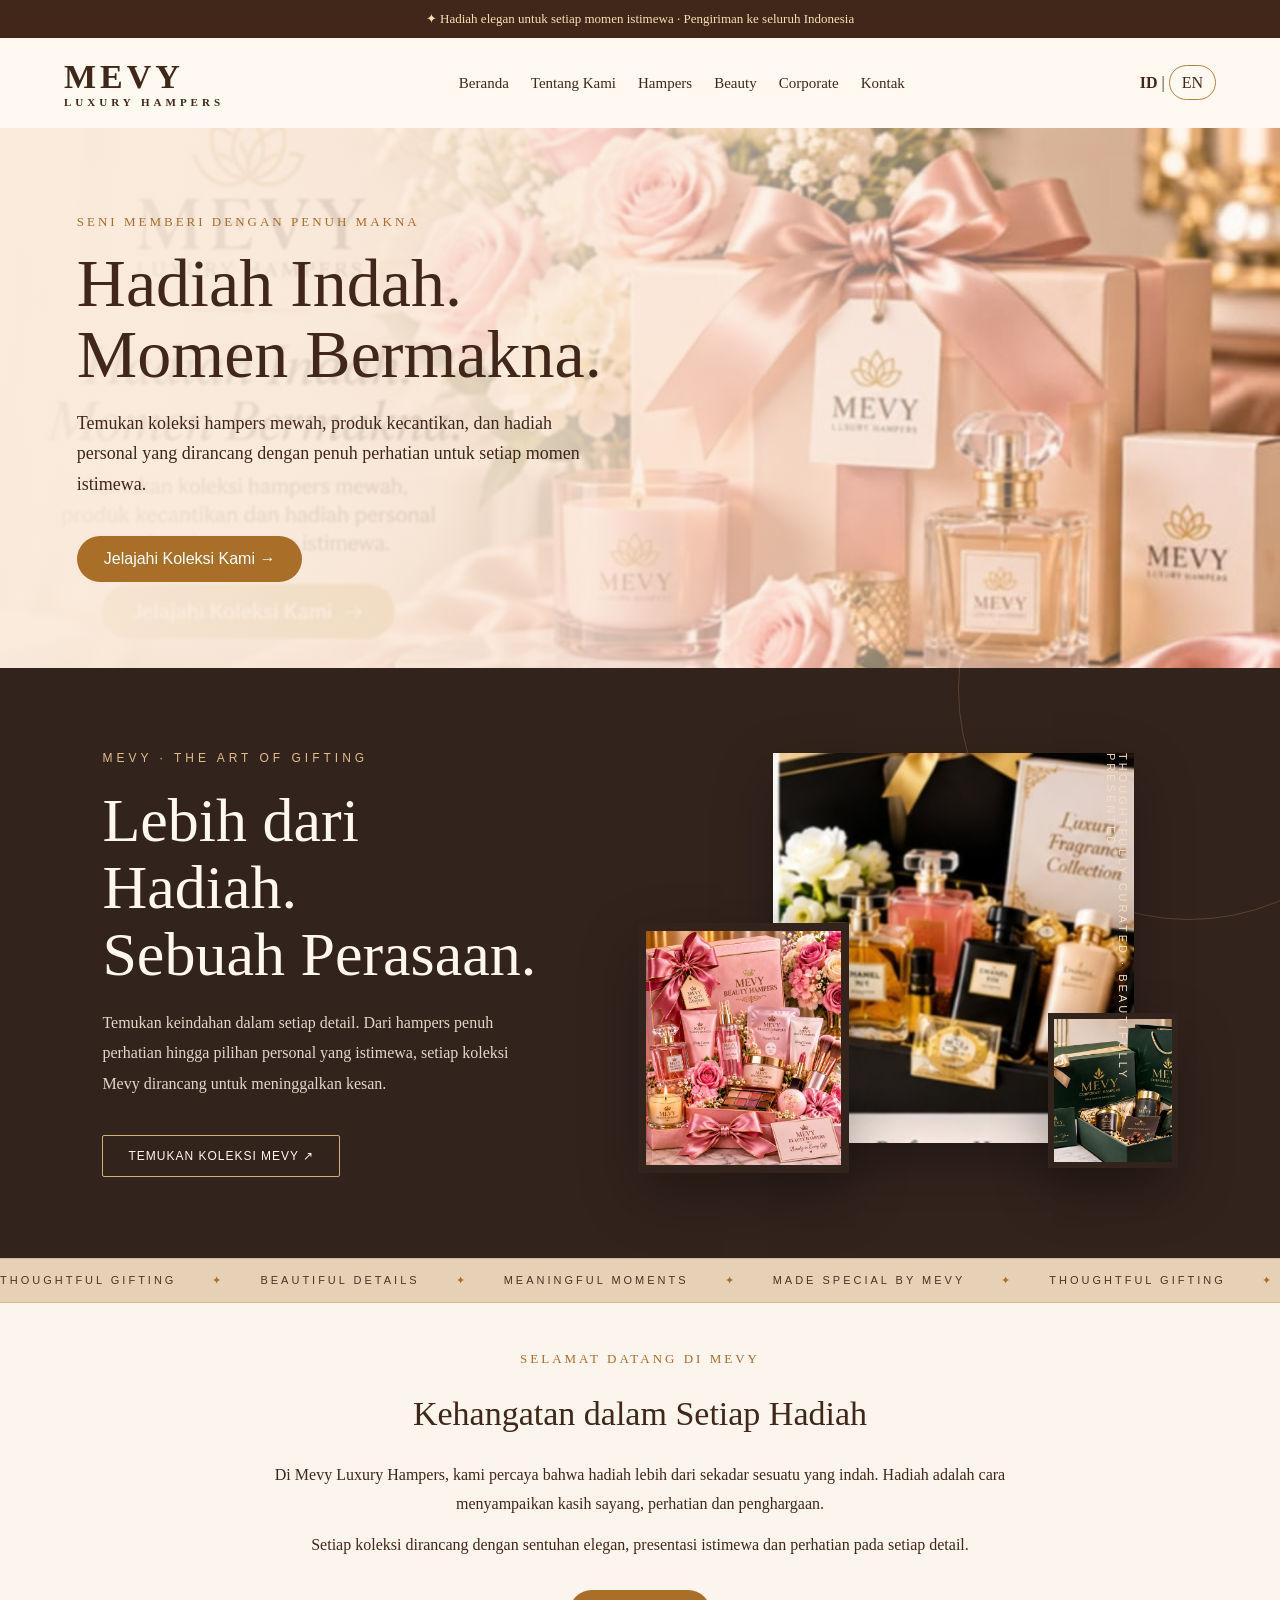
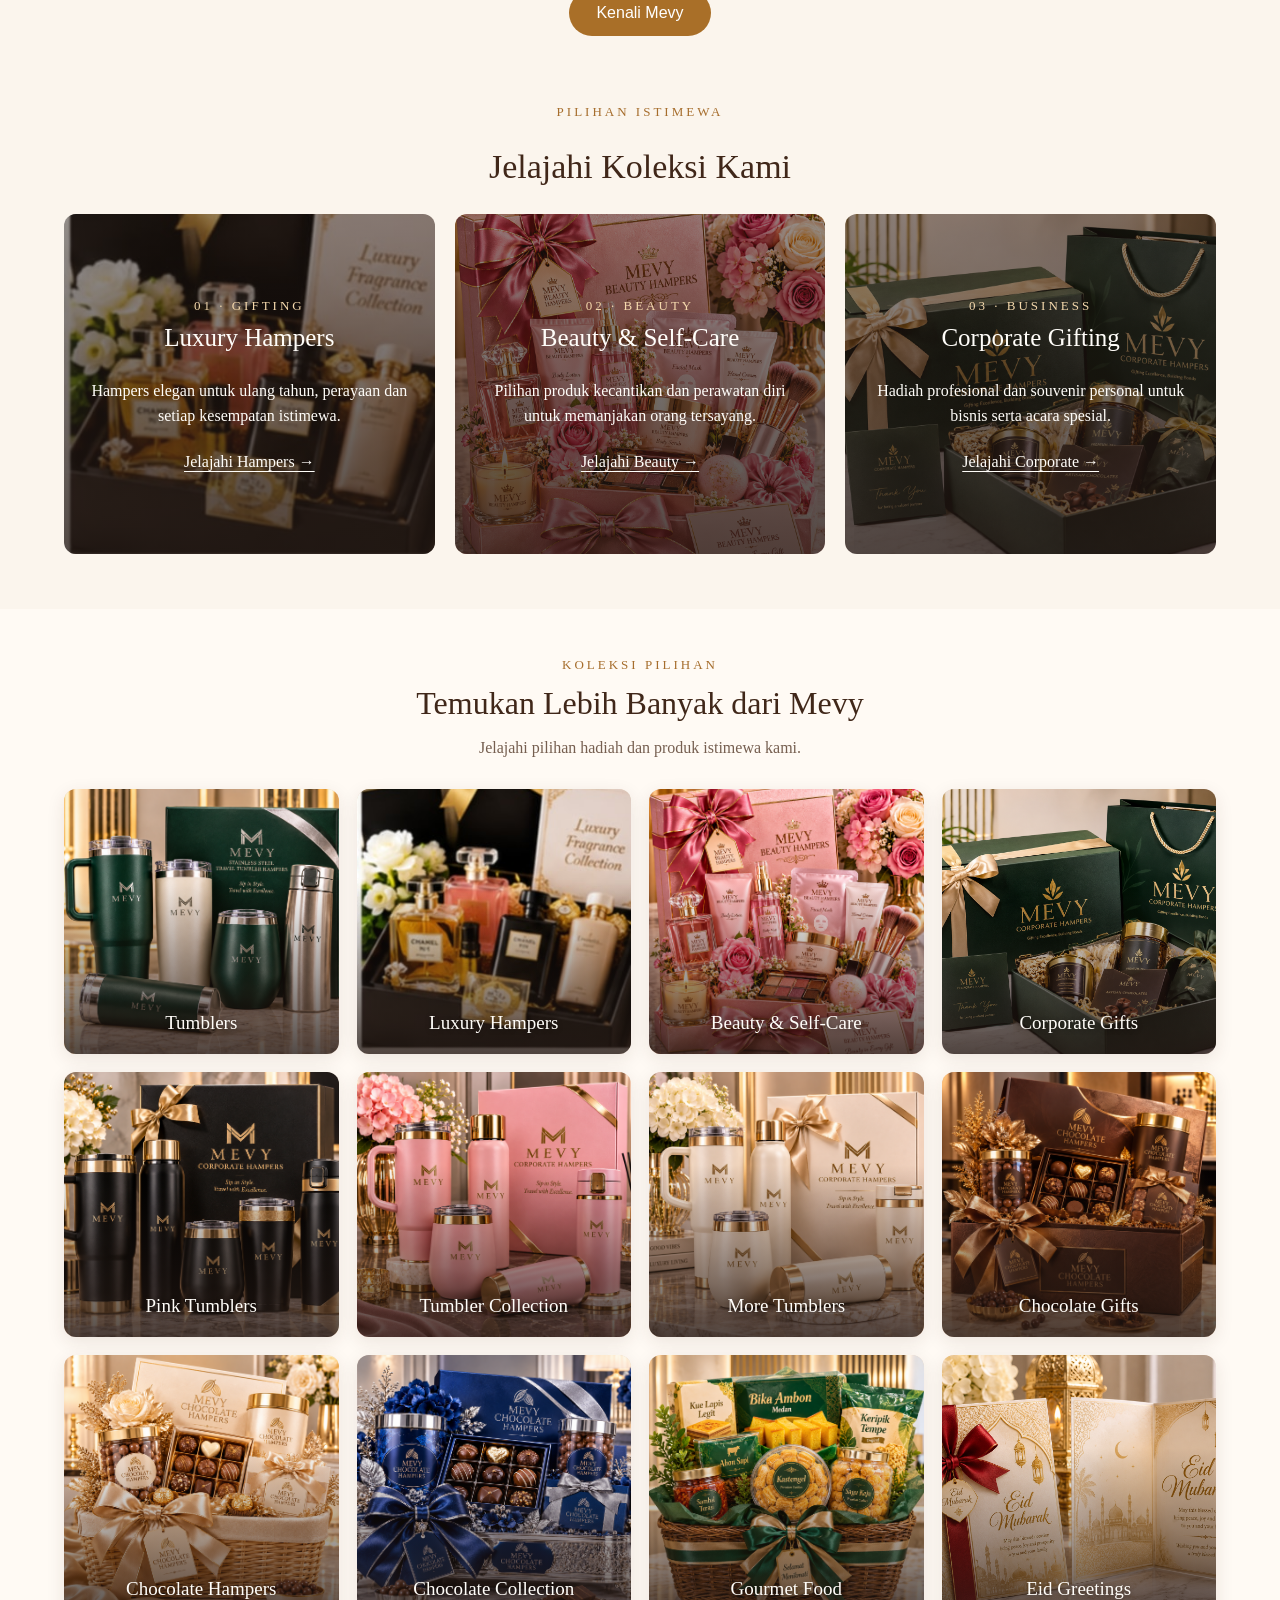
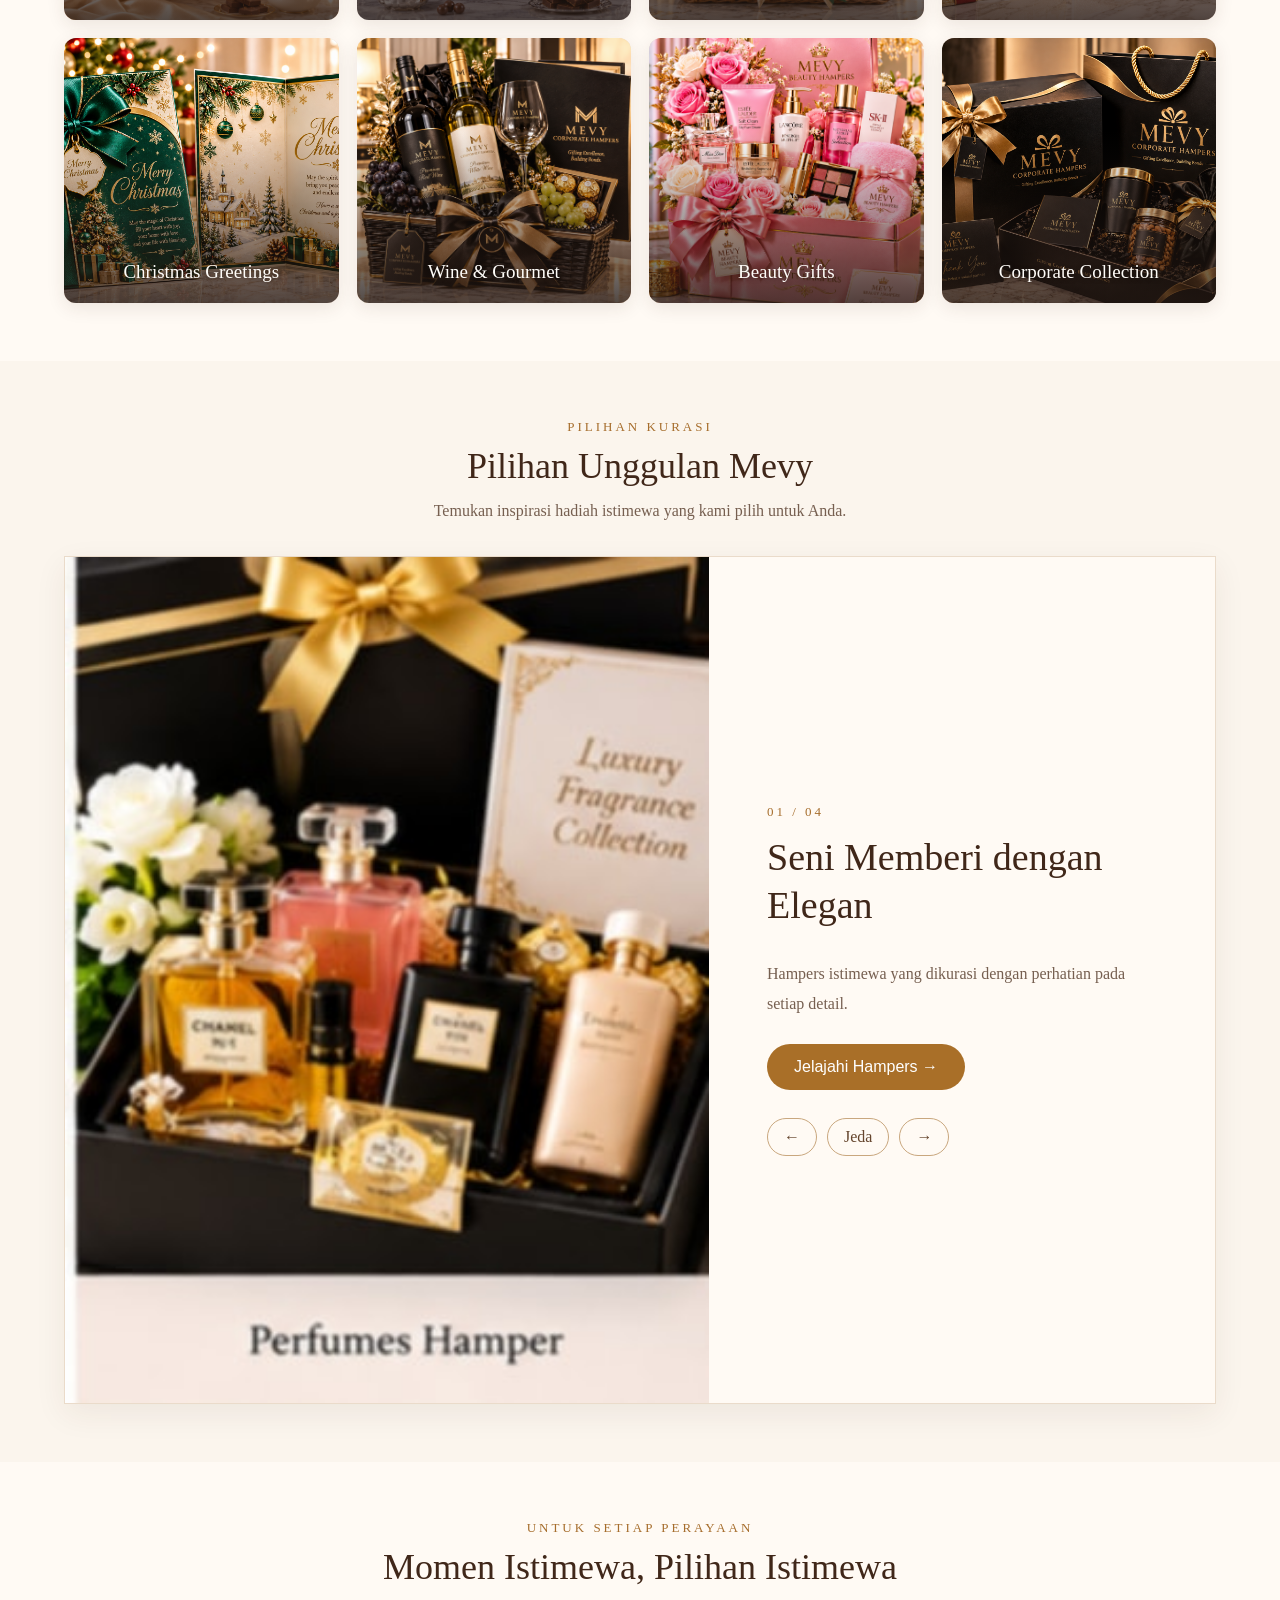
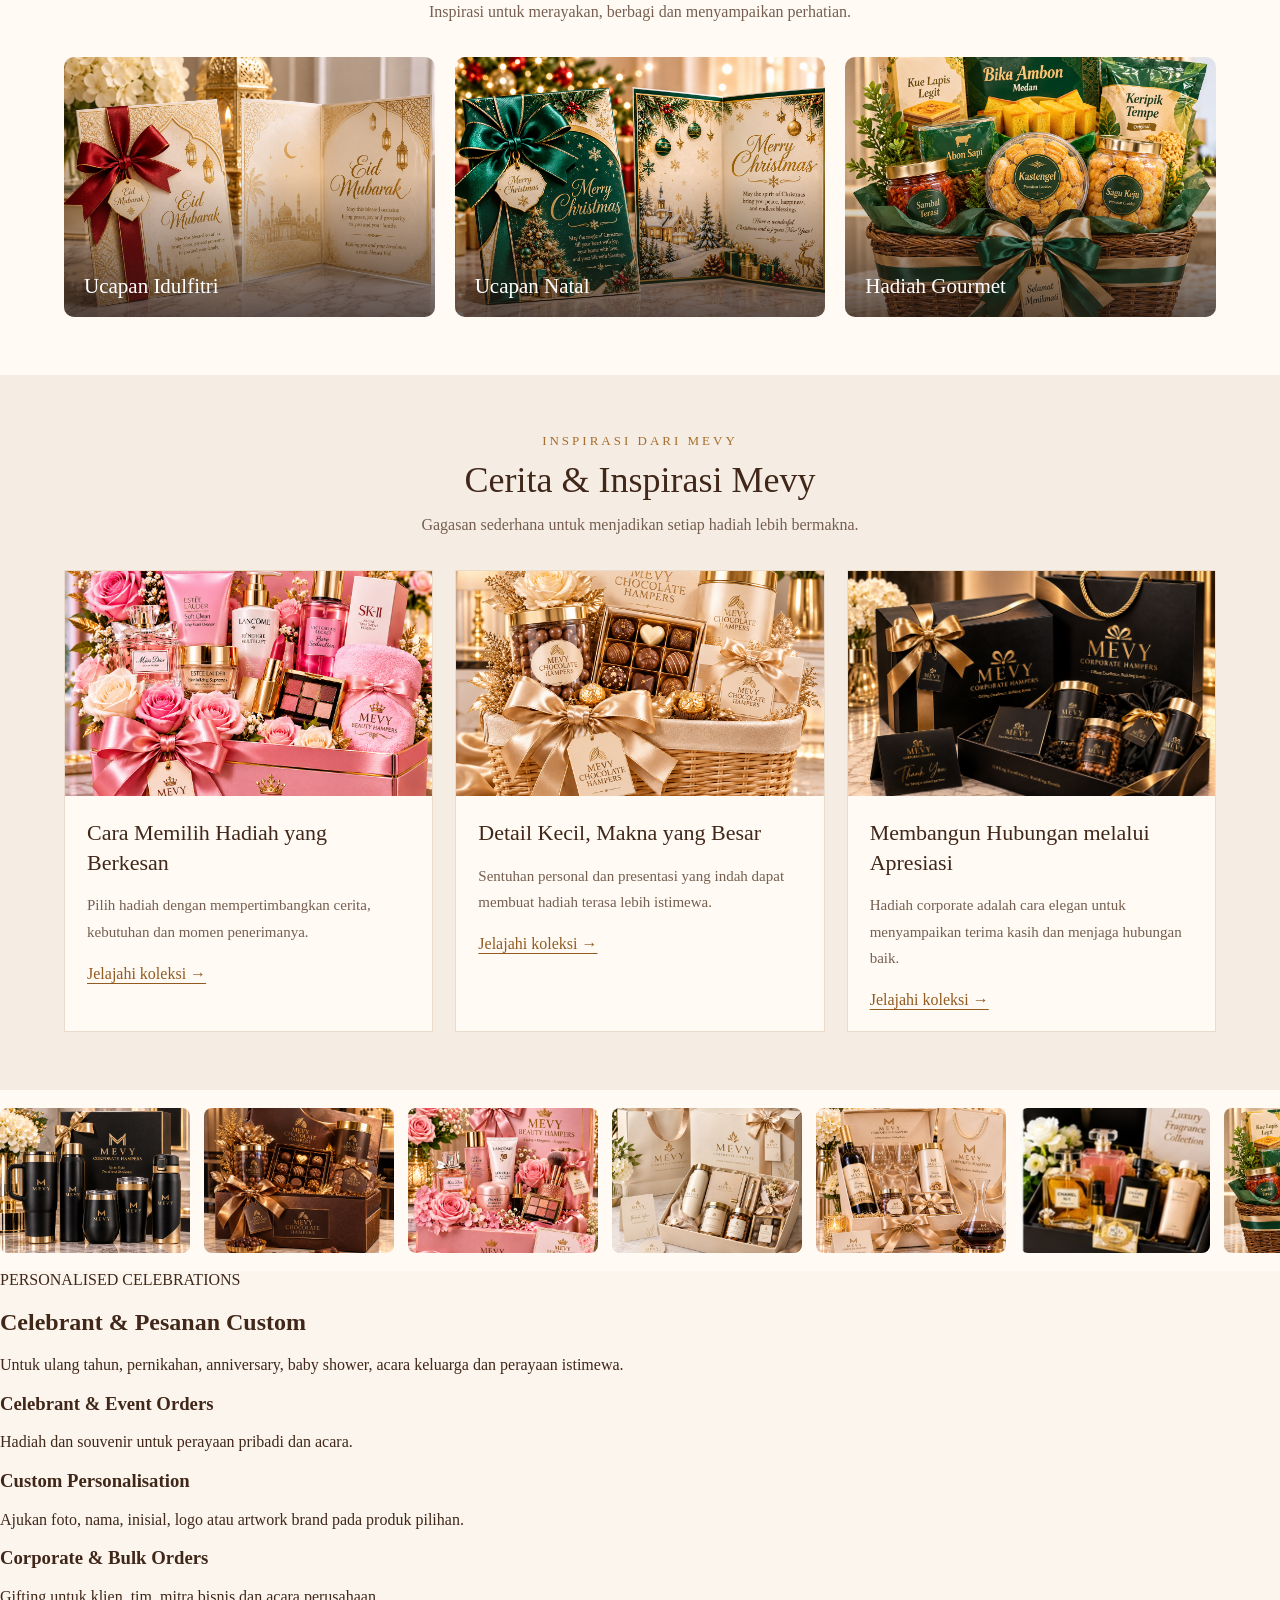
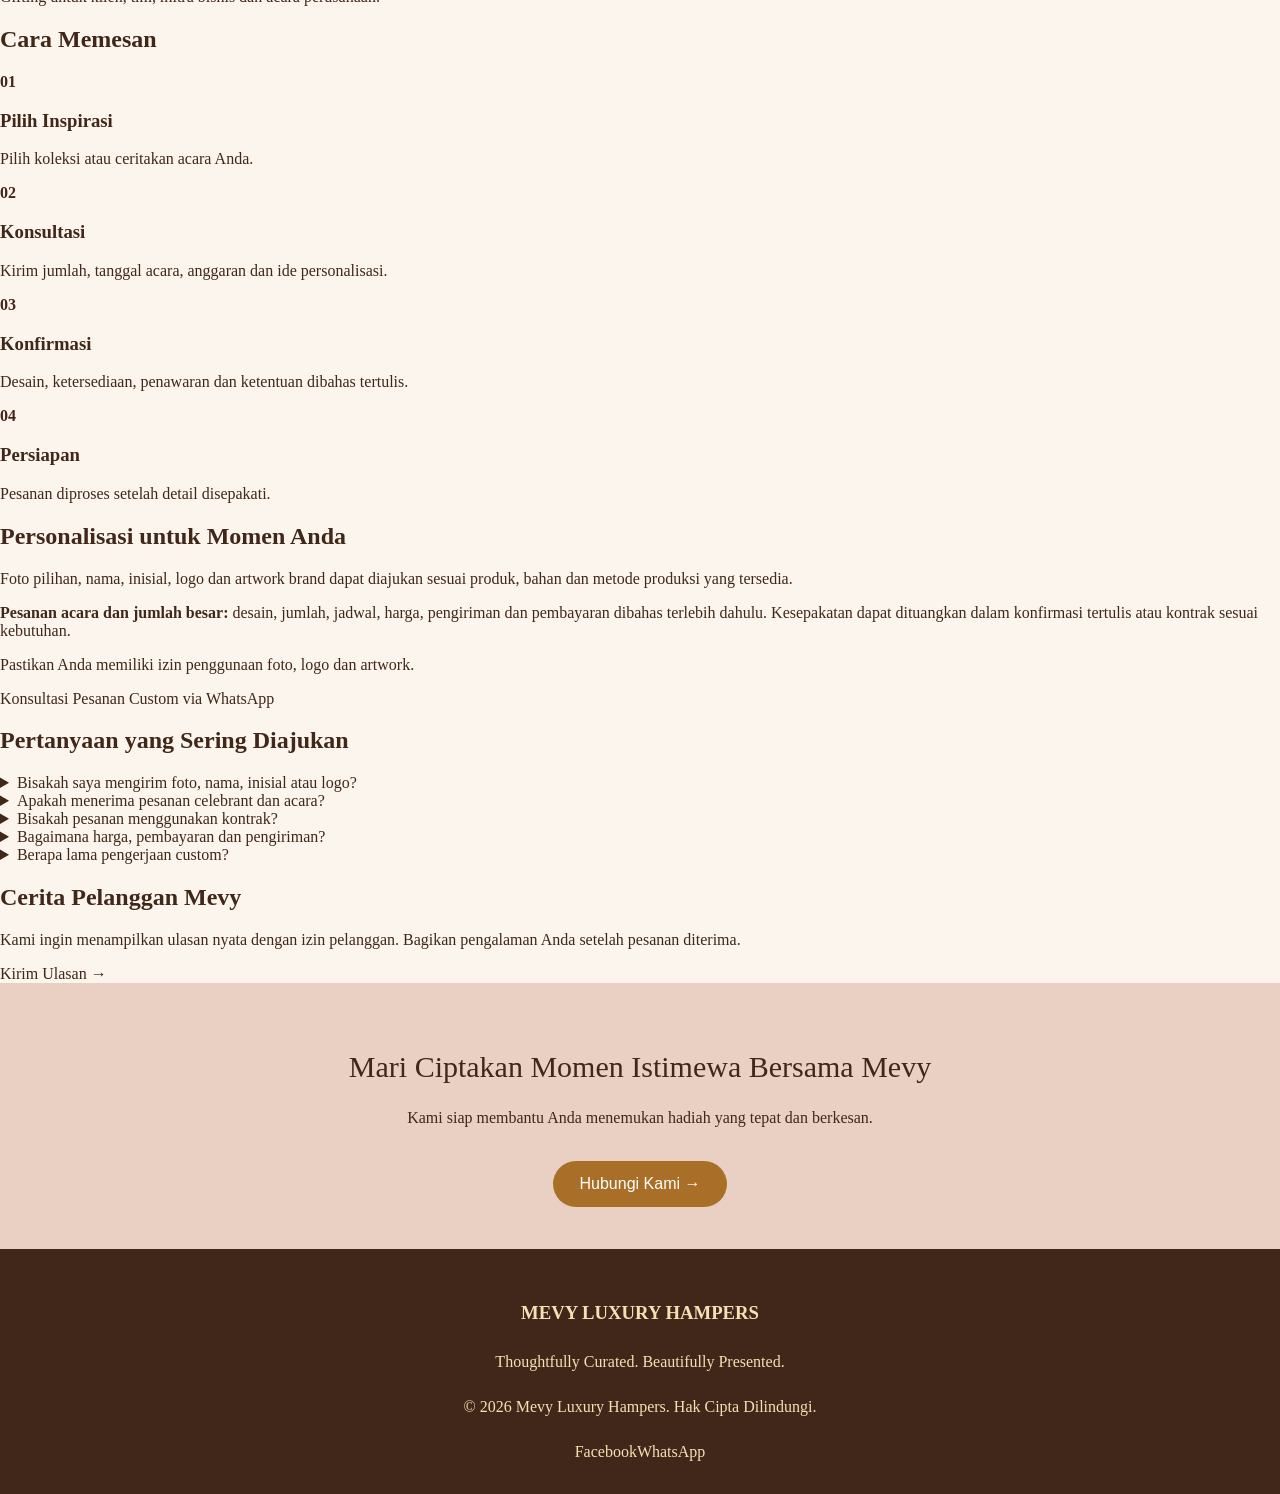
==== commit f8add496: "Add Facebook and WhatsApp footer links" ====
--- a/index.html
+++ b/index.html
@@ -669,6 +669,8 @@
   <h3>MEVY LUXURY HAMPERS</h3>
   <p>Thoughtfully Curated. Beautifully Presented.</p>
   <p>© 2026 Mevy Luxury Hampers. Hak Cipta Dilindungi.</p>
+
+<div class="mevy-social-links"><a href="https://www.facebook.com/profile.php?id=61591254103825" target="_blank" rel="noopener noreferrer" aria-label="Visit Mevy Luxury Hampers on Facebook">Facebook</a><a href="https://wa.me/6289673642072" target="_blank" rel="noopener noreferrer" aria-label="Contact Mevy Luxury Hampers on WhatsApp">WhatsApp</a></div>
 </footer>
 
 
